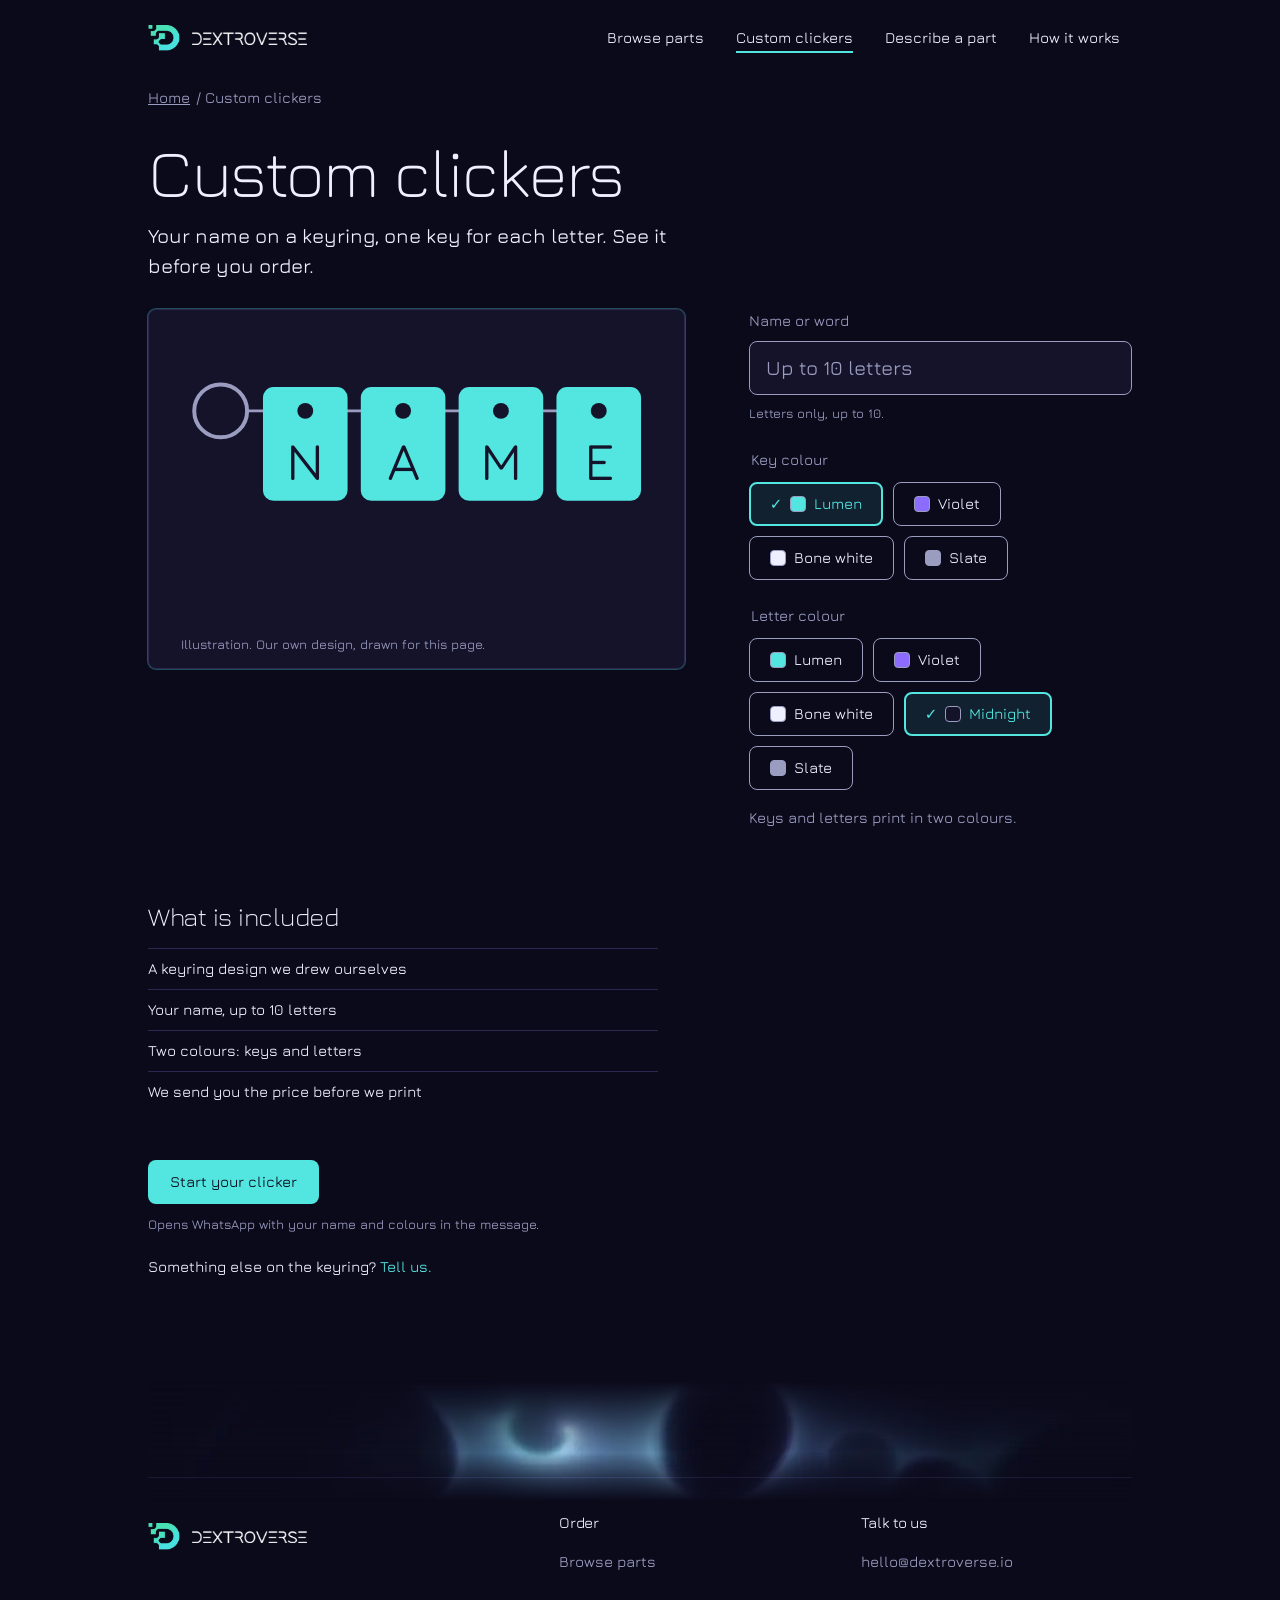
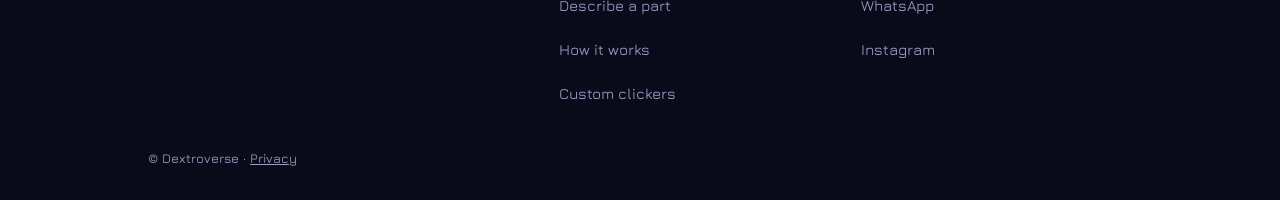
==== clickers/index.html @ 5bdf3c70 "site: the clickers page no longer promises a certificate, price line says we send it before we print" ====
<!doctype html>
<html lang="en">
<head>
<meta charset="utf-8">
<meta name="viewport" content="width=device-width, initial-scale=1">
<title>Custom clickers | Dextroverse</title>
<meta name="description" content="Your name on a keyring, one key for each letter. Type it, pick the colours and see it before you order.">
<link rel="canonical" href="https://dextroverse.io/clickers/">
<link rel="icon" type="image/png" href="/favicon.png">
<meta property="og:type" content="website">
<meta property="og:site_name" content="Dextroverse">
<meta property="og:url" content="https://dextroverse.io/clickers/">
<meta property="og:title" content="Custom clickers | Dextroverse">
<meta property="og:description" content="Your name on a keyring, one key for each letter. Type it, pick the colours and see it before you order.">
<meta property="og:image" content="https://dextroverse.io/logo.png">
<meta name="twitter:card" content="summary">
<meta name="twitter:title" content="Custom clickers | Dextroverse">
<meta name="twitter:description" content="Your name on a keyring, one key for each letter. Type it, pick the colours and see it before you order.">
<meta name="twitter:image" content="https://dextroverse.io/logo.png">
<link rel="preload" href="/fonts/jura-light.woff2" as="font" type="font/woff2" crossorigin>
<link rel="preload" href="/fonts/jura-medium.woff2" as="font" type="font/woff2" crossorigin>
<link rel="stylesheet" href="/style.css">
</head>
<body data-alive="ring"><a class="skip" href="#main">Skip to content</a>
<header class="top" id="top">
  <a class="brand" href="/" aria-label="Dextroverse home"><img src="/brand/mark.png" alt="" width="32" height="27"><img src="/brand/wordmark-white.png" alt="Dextroverse" width="115" height="13"></a>
  <button class="motion-btn" id="motion" data-alive-pause type="button" aria-pressed="false" hidden><span class="w">Pause</span><span class="ml"> motion</span></button>
  <button class="menu-btn" type="button" aria-expanded="false" aria-controls="nav">Menu</button>
  <nav id="nav" aria-label="Main" data-open="false">
    <a href="https://app.dextroverse.io/shop">Browse parts</a>
    <a href="/clickers/" data-nav="clickers">Custom clickers</a>
    <a href="https://app.dextroverse.io/start">Describe a part</a>
    <a href="/#how">How it works</a>
  </nav>
</header>
<button class="motion-chip" id="chip" type="button" hidden aria-label="Pause motion">Pause</button>
<main id="main" class="wrap clk">
<p class="crumb"><a href="/">Home</a> / Custom clickers</p>
<h1>Custom clickers</h1>
<p class="lead">Your name on a keyring, one key for each letter. See it before you order.</p>
<div class="ckw" data-clicker data-c="p">
  <figure class="ckstage" data-alive-part><svg class="ck" role="img" viewBox="0 0 356 124" aria-label="Illustration of a keyring"></svg><figcaption class="cap">Illustration. Our own design, drawn for this page.</figcaption></figure>
  <div class="ckc"><label for="nmp">Name or word</label><input id="nmp" data-c-name type="text" autocomplete="off" inputmode="text" placeholder="Up to 10 letters" aria-describedby="hintp"><p class="cap" id="hintp"><span data-c-msg role="alert"></span> Letters only, up to 10.</p>
  <fieldset><legend>Key colour</legend><div class="opts"><label><input type="radio" name="keyp" value="lumen" checked><span><i class="sw sw-lumen" aria-hidden="true"></i>Lumen</span></label><label><input type="radio" name="keyp" value="violet"><span><i class="sw sw-violet" aria-hidden="true"></i>Violet</span></label><label><input type="radio" name="keyp" value="bone"><span><i class="sw sw-bone" aria-hidden="true"></i>Bone white</span></label><label><input type="radio" name="keyp" value="slate"><span><i class="sw sw-slate" aria-hidden="true"></i>Slate</span></label></div></fieldset><fieldset><legend>Letter colour</legend><div class="opts"><label><input type="radio" name="letp" value="lumen"><span><i class="sw sw-lumen" aria-hidden="true"></i>Lumen</span></label><label><input type="radio" name="letp" value="violet"><span><i class="sw sw-violet" aria-hidden="true"></i>Violet</span></label><label><input type="radio" name="letp" value="bone"><span><i class="sw sw-bone" aria-hidden="true"></i>Bone white</span></label><label><input type="radio" name="letp" value="midnight" checked><span><i class="sw sw-midnight" aria-hidden="true"></i>Midnight</span></label><label><input type="radio" name="letp" value="slate"><span><i class="sw sw-slate" aria-hidden="true"></i>Slate</span></label></div></fieldset>
  <p class="two" data-c-two>Keys and letters print in two colours.</p><p class="sr" role="status" data-c-live></p></div></div>
<section class="incl" aria-labelledby="ih"><h2 id="ih">What is included</h2>
<ul><li>A keyring design we drew ourselves</li><li>Your name, up to 10 letters</li><li>Two colours: keys and letters</li><li>We send you the price before we print</li></ul>
</section>
<section class="cta"><a class="btn" href="https://wa.me/971504556912?text=Hello%2C%20I%20would%20like%20a%20custom%20clicker." data-wa-clicker>Start your clicker</a><p class="cap" id="cn">Opens WhatsApp with your name and colours in the message.</p>
<p class="other">Something else on the keyring? <a data-alive="link" href="mailto:hello@dextroverse.io">Tell us.</a></p></section>
</main>
<script src="/js/nav.js"></script><script src="/js/clicker.js"></script><script src="/js/alive.js" defer></script>
<footer class="foot">
  <div class="foot-band" aria-hidden="true"><div class="lat"><img src="/media/lat/gyroid-s2.webp" alt="" width="1280" height="720" loading="lazy"></div></div>
  <div class="foot-grid">
    <div><a class="brand" href="/"><img src="/brand/mark.png" alt="" width="32" height="27"><img src="/brand/wordmark-white.png" alt="Dextroverse" width="115" height="13"></a></div>
    <nav aria-label="Footer"><h2>Order</h2><a href="https://app.dextroverse.io/shop">Browse parts</a><a href="https://app.dextroverse.io/start">Describe a part</a><a href="/#how">How it works</a><a href="/clickers/">Custom clickers</a></nav>
    <nav aria-label="Contact"><h2>Talk to us</h2><a href="mailto:hello@dextroverse.io">hello@dextroverse.io</a><a href="https://wa.me/971504556912?text=Hello%2C%20I%20would%20like%20to%20ask%20about%20a%20part.">WhatsApp</a><a href="https://instagram.com/dextroverse3d">Instagram</a></nav>
  </div>
  <p class="legal">&copy; Dextroverse &middot; <a href="/privacy/">Privacy</a></p>
</footer>
<!-- Cloudflare Web Analytics --><script defer src='https://static.cloudflareinsights.com/beacon.min.js' data-cf-beacon='{"token": "39279fbf3c28419c92095501a5f7bce7"}'></script><!-- End Cloudflare Web Analytics -->
</body></html>
---- style.css ----
@font-face{font-family:Jura;font-weight:300;font-display:swap;src:url(/fonts/jura-light.woff2) format("woff2")}
@font-face{font-family:Jura;font-weight:500;font-display:swap;src:url(/fonts/jura-medium.woff2) format("woff2")}
:root{--bg:#0b0a1b;--text:#eef0ff;--accent:#53e6e0;--accent-2:#8b6cff;--ink:#0b0a1b;--panel:#14132a;--dim:#9a9cc0;--line:#2a2850;--tint:rgba(83,230,224,.10)}
*{box-sizing:border-box;margin:0}
html{-webkit-text-size-adjust:100%}
body{background:var(--bg);color:var(--text);font:500 15px/1.55 Jura,ui-sans-serif,system-ui,sans-serif;font-synthesis:none;-webkit-font-smoothing:antialiased}
img{display:block;max-width:100%;height:auto}
a{color:inherit}
:focus-visible{outline:2px solid var(--accent);outline-offset:3px;border-radius:4px}
.skip{position:absolute;left:-999px}.skip:focus{left:12px;top:12px;background:var(--accent);color:var(--ink);padding:8px 12px;z-index:99}
@media (prefers-reduced-motion:reduce){*,*::before,*::after{animation:none!important;transition:none!important;scroll-behavior:auto!important}}
/* alive.css - pairs with alive.js. Tokens fall back to the Midnight/Lumen brand. Without JS only
   the static parts apply (focus ring, link underline, lift, loader). Motion lives behind
   html.alive-on (set by JS, off for prefers-reduced-motion) and is cut by html.alive-paused. */
:root {
  --alive-accent: var(--accent, #53e6e0);
  --alive-accent-2: var(--accent-2, #8b6cff);
  --alive-ease: cubic-bezier(.2, .7, .2, 1);
}

/* (10) designed focus ring: 2px lumen, 13:1 on midnight; add data-alive="ring" to body or any region */
[data-alive~="ring"] :focus-visible, [data-alive~="ring"]:focus-visible {
  outline: 2px solid var(--alive-accent); outline-offset: 3px; border-radius: 4px;
  box-shadow: 0 0 0 5px color-mix(in srgb, var(--alive-accent) 22%, transparent);
}
[data-alive~="ring"] :focus:not(:focus-visible) { outline: 0; }

/* (4) links that draw their underline */
[data-alive~="link"] { position: relative; text-decoration: none; }
[data-alive~="link"]::after {
  content: ""; position: absolute; left: 0; right: 0; bottom: -.12em; height: 1px;
  background: currentColor; transform: scaleX(.0001); transform-origin: left;
}
[data-alive~="link"]:is(:hover, :focus-visible)::after { transform: scaleX(1); }
html.alive-on:not(.alive-paused) [data-alive~="link"]::after { transition: transform .45s var(--alive-ease); }
html.alive-on:not(.alive-paused) [data-alive~="link"]:not(:hover, :focus-visible)::after { transform-origin: right; }

/* (7) price / certificate lift */
[data-alive~="lift"] { position: relative; }
[data-alive~="lift"]::before {
  content: ""; position: absolute; inset: -1px; border-radius: inherit; pointer-events: none; opacity: 0;
  box-shadow: 0 14px 34px -14px color-mix(in srgb, var(--alive-accent) 55%, transparent), 0 0 0 1px color-mix(in srgb, var(--alive-accent) 35%, transparent);
}
html.alive-on:not(.alive-paused) [data-alive~="lift"] { transition: translate .5s var(--alive-ease); }
html.alive-on:not(.alive-paused) [data-alive~="lift"]::before { transition: opacity .5s var(--alive-ease); }
html.alive-on:not(.alive-paused) [data-alive~="lift"]:is(:hover, :focus-within) { translate: 0 -3px; }
[data-alive~="lift"]:is(:hover, :focus-within)::before { opacity: 1; }
html.alive-paused [data-alive~="lift"], html:not(.alive-on) [data-alive~="lift"] { transition: none; }

/* (2) magnetic button: JS sets translate, class .alive-near draws the glow edge */
[data-alive~="magnetic"] { position: relative; }
[data-alive~="magnetic"]::after {
  content: ""; position: absolute; inset: -1px; border-radius: inherit; pointer-events: none; opacity: 0;
  border: 1px solid var(--alive-accent); box-shadow: 0 0 22px -4px var(--alive-accent);
}
html.alive-on:not(.alive-paused) [data-alive~="magnetic"]::after { transition: opacity .35s var(--alive-ease); }
html.alive-on [data-alive~="magnetic"].alive-near::after { opacity: .75; }

/* (3) tilt card + sheen: the sheen layer clips itself, the card keeps overflow */
[data-alive~="tilt"] { position: relative; will-change: auto; }
.alive-sheen { position: absolute; inset: 0; overflow: hidden; border-radius: inherit; pointer-events: none; }
.alive-sheen > i {
  position: absolute; left: 0; top: 0; width: 420px; height: 420px; margin: -210px 0 0 -210px; opacity: 0;
  background: radial-gradient(closest-side, rgba(238, 240, 255, .10), rgba(83, 230, 224, .03) 55%, transparent);
}

/* (1) backdrop parallax + light follow. Make the media bigger than the frame with .alive-bleed. */
[data-alive~="backdrop"] { position: relative; overflow: hidden; }
.alive-bleed { position: absolute; inset: -4%; width: 108%; height: 108%; object-fit: cover; }
.alive-light {
  position: absolute; left: 0; top: 0; width: 640px; height: 640px; margin: -320px 0 0 -320px; opacity: 0; pointer-events: none; z-index: 0;
  background: radial-gradient(closest-side, color-mix(in srgb, var(--alive-accent) 15%, transparent), color-mix(in srgb, var(--alive-accent-2) 7%, transparent) 55%, transparent);
  mix-blend-mode: screen;
}

/* (5) hero cursor halo: extra ring, system cursor untouched */
.alive-halo {
  position: fixed; left: 0; top: 0; z-index: 60; width: 38px; height: 38px; margin: -19px 0 0 -19px; opacity: 0; pointer-events: none;
  border: 1px solid color-mix(in srgb, var(--alive-accent) 70%, transparent); border-radius: 50%;
  box-shadow: 0 0 12px -6px var(--alive-accent);
}

/* (6) shop card still layer: lattice shows through; JS drives it on touch */
[data-alive~="card"] { position: relative; }
[data-alive-still] { position: absolute; inset: 0; opacity: 0; pointer-events: none; }
html.alive-on:not(.alive-paused) [data-alive-still] { transition: opacity .6s var(--alive-ease); }
@media (hover: hover) {
  html.alive-on [data-alive~="card"]:is(:hover, :focus-within) [data-alive-still] { opacity: .55; }
}

/* (8) scroll reveal + (2-layer) depth: hidden state only exists while motion runs */
html.alive-on:not(.alive-paused) [data-alive~="reveal"]:not(.alive-in) { opacity: 0; translate: 0 14px; }
html.alive-on:not(.alive-paused) [data-alive~="reveal"] {
  transition: opacity .9s var(--alive-ease) var(--d, 0s), translate .9s var(--alive-ease) var(--d, 0s);
}
[data-alive~="depth"] [data-depth] { will-change: auto; }

/* (9) swap: stacked variants, one visible. Poster always there, video fades in once it plays. */
[data-alive~="swap"] { position: relative; overflow: hidden; }
[data-alive~="swap"] > [data-variant] { position: absolute; inset: 0; opacity: 0; pointer-events: none; }
[data-alive~="swap"] > [data-variant].alive-show { opacity: 1; }
html.alive-on:not(.alive-paused) [data-alive~="swap"] > [data-variant] { transition: opacity 1.1s var(--alive-ease); }
[data-variant] > video { position: absolute; inset: 0; width: 100%; height: 100%; object-fit: cover; opacity: 0; }
[data-variant].alive-ready > video { opacity: 1; transition: opacity .8s; }
[data-variant] > img { position: absolute; inset: 0; width: 100%; height: 100%; object-fit: cover; }

/* pause control: a real button, 44px target */
.alive-pause, [data-alive-pause] { min-width: 44px; min-height: 44px; }
.alive-pause {
  position: fixed; left: 12px; bottom: 12px; z-index: 70; padding: 0 14px; font: inherit; font-size: .8rem; cursor: pointer;
  color: var(--text, #eef0ff); background: var(--panel, #14132a); border: 1px solid var(--line, #2a2850); border-radius: 22px;
}
.alive-pause::before { content: "\2016"; margin-right: .6em; color: var(--alive-accent); }
.alive-pause[aria-pressed="true"]::before { content: "\25B8"; }
@media (prefers-reduced-motion: reduce) { .alive-pause[data-auto] { display: none; } }

/* (11) loading + empty state, CSS only. Three lattice nodes breathing; static when motion is off. */
.alive-loader { display: inline-flex; gap: 6px; align-items: center; height: 24px; }
.alive-loader > i { width: 7px; height: 7px; border-radius: 50%; background: var(--alive-accent); opacity: .5; }
@media (prefers-reduced-motion: no-preference) {
  html:not(.alive-paused) .alive-loader > i { animation: alive-breathe 1.4s ease-in-out infinite; }
  html:not(.alive-paused) .alive-loader > i:nth-child(2) { animation-delay: .18s; }
  html:not(.alive-paused) .alive-loader > i:nth-child(3) { animation-delay: .36s; }
  html:not(.alive-paused) .alive-empty > svg .alive-draw { animation: alive-draw 3.2s var(--alive-ease) infinite alternate; }
}
@keyframes alive-breathe { 0%, 100% { transform: scale(.7); opacity: .35; } 50% { transform: scale(1.25); opacity: 1; } }
@keyframes alive-draw { from { stroke-dashoffset: 1; } to { stroke-dashoffset: 0; } }
.alive-empty > svg .alive-draw { stroke-dasharray: 1; stroke-dashoffset: 0; }

/* clear zone: an aria-hidden overlay inside a backdrop container, centred on the part. The backdrop
   keeps about 1 - --alive-clear (default 32%) at the centre and fades to untouched at the edge.
   Tune: --cx / --cy (centre), --rx / --ry (radius), --alive-clear (0..1), --alive-bg (page colour). */
.alive-clearzone {
  position: absolute; inset: 0; z-index: 1; pointer-events: none;
  background: radial-gradient(ellipse var(--rx, 28%) var(--ry, 42%) at var(--cx, 50%) var(--cy, 50%),
    color-mix(in srgb, var(--alive-bg, #0b0a1b) calc(var(--alive-clear, .68) * 100%), transparent) 0%,
    color-mix(in srgb, var(--alive-bg, #0b0a1b) calc(var(--alive-clear, .68) * 100%), transparent) 45%,
    transparent 100%);
}

@font-face{font-family:"Jura Fallback";src:local("Arial");size-adjust:104%;ascent-override:96%;descent-override:24%;line-gap-override:0%}
:root{--gut:clamp(20px,5vw,48px);--maxw:1080px;--tint:color-mix(in srgb,var(--accent) 10%,transparent);--edge:var(--dim)}
body{font-family:Jura,"Jura Fallback",ui-sans-serif,system-ui,sans-serif;font-size:15px;line-height:1.6}
h1,h2,h3{font-weight:300;letter-spacing:-.01em;line-height:1.15;text-wrap:balance}
.wrap{max-width:var(--maxw);margin:0 auto;padding:0 var(--gut)}
.cap,.src{font-size:13px;color:var(--dim)}
.src{display:block}
.cap a{color:var(--accent)}
.top{display:flex;align-items:center;gap:28px;padding:14px var(--gut);max-width:var(--maxw);margin:0 auto;position:relative;z-index:5}
.brand{display:inline-flex;align-items:center;gap:12px;text-decoration:none;min-height:44px}
.top nav{display:flex;gap:8px;align-items:center;margin-left:auto}
.top nav a{text-decoration:none;color:var(--text);padding:12px 12px;min-height:44px;display:inline-flex;align-items:center}
.top nav a:hover{text-decoration:underline;text-decoration-color:var(--dim);text-underline-offset:8px}
.top nav a[aria-current]{color:var(--text);text-decoration:underline;text-decoration-color:var(--accent);text-underline-offset:8px;text-decoration-thickness:2px}
.menu-btn{display:none;background:var(--bg)!important;margin-left:auto;font:inherit;color:var(--text);background:none;border:1px solid var(--edge);border-radius:8px;padding:8px 18px;min-height:44px}
@media(max-width:860px){
 .menu-btn{display:block}
 .top nav{position:absolute;left:0;right:0;top:100%;background:var(--bg);border-bottom:1px solid var(--line);flex-direction:column;align-items:stretch;gap:0;padding:8px var(--gut) 20px;display:none;z-index:20;font-size:20px;font-weight:300}
 .top nav[data-open=true]{display:flex}
 .top nav a{padding:14px 0;border-bottom:1px solid var(--line);color:var(--text)}
}
.btn{font:inherit;font-weight:500;color:var(--ink);background:var(--accent);border:0;border-radius:8px;padding:10px 22px;text-decoration:none;display:inline-flex;align-items:center;justify-content:center;cursor:pointer;min-height:44px}
.pill{display:inline-flex;align-items:center;border:1px solid var(--accent);color:var(--accent);border-radius:8px;padding:10px 22px;text-decoration:none;min-height:44px}
.pill:hover{background:var(--tint)}
.links{display:flex;gap:14px;flex-wrap:wrap;margin-top:20px}
.hero{position:relative;overflow:hidden;margin-top:-72px;padding:clamp(140px,18vw,220px) 0 clamp(88px,12vw,160px);min-height:min(82vh,760px);display:flex;align-items:center;isolation:isolate}
.hero-in{width:100%}
.lat{position:absolute;inset:0;z-index:-1;overflow:hidden}
.lat img,.lat video{position:absolute;inset:0;width:100%;height:100%;object-fit:cover}
.lat video{opacity:0;transition:opacity .6s}
.lat.on video{opacity:1}
.hero .lat::after{content:"";position:absolute;inset:0;background:linear-gradient(90deg,color-mix(in srgb,var(--bg) 94%,transparent) 0%,color-mix(in srgb,var(--bg) 84%,transparent) 48%,transparent 76%),linear-gradient(180deg,color-mix(in srgb,var(--bg) 85%,transparent) 0%,transparent 26%,transparent 80%,var(--bg) 100%)}
.hero .lat img,.hero .lat video{filter:brightness(1.25)}
@media(max-width:860px){.hero .lat::after{background:linear-gradient(180deg,color-mix(in srgb,var(--bg) 80%,transparent) 0%,color-mix(in srgb,var(--bg) 62%,transparent) 55%,var(--bg) 100%)}}
@media (prefers-reduced-motion:reduce){.lat video{display:none}}
.hero-in{width:100%}
.hero h1{font-size:clamp(28px,4.5vw,48px);font-weight:500;max-width:14em}
.lead{font-size:20px;color:var(--text);max-width:28em;margin-top:18px;line-height:1.5}
.lat-box{position:relative;overflow:hidden;border:1px solid var(--line);border-radius:8px;aspect-ratio:16/9;background:var(--panel)}
.lat-box .lat{z-index:0}
.vtag{font-size:13px;color:var(--dim);margin-top:8px}
.motion-btn{font:inherit;color:var(--text);background:var(--bg);border:1px solid var(--edge);border-radius:8px;padding:8px 16px;min-height:44px;min-width:44px;cursor:pointer;margin-left:8px}
.motion-btn[hidden]{display:none}
.top .motion-btn{margin-left:auto}
.menu-btn{margin-left:8px!important}
@media(min-width:861px){.top nav{margin-left:0}.top .motion-btn{margin-left:8px}.top .brand{margin-right:auto}}

.talk,.cert{background:var(--panel);border:1px solid var(--line);border-radius:8px;padding:clamp(20px,3vw,32px)}
.talk dl,.cert dl{margin-top:22px;display:grid;grid-template-columns:auto 1fr;gap:10px 24px;border-top:1px solid var(--line);padding-top:18px}
.talk dt,.cert dt{color:var(--dim)}
.talk .price{font-size:26px;color:var(--accent)}
.cert{display:grid;grid-template-columns:minmax(0,1fr) minmax(0,.8fr);gap:24px;align-items:center}
.cert .tag{color:var(--dim);font-size:13px;margin-top:16px}
.cert img{border-radius:8px;width:100%}
.foot{padding:0 var(--gut) 32px;max-width:var(--maxw);margin:clamp(56px,8vw,112px) auto 0}
.foot-grid{border-top:1px solid var(--line);padding-top:36px;display:grid;grid-template-columns:1.4fr 1fr 1fr;gap:32px}
.foot h2{font-size:15px;font-weight:500;margin-bottom:8px}
.foot nav a{display:flex;align-items:center;min-height:44px;color:var(--dim);text-decoration:none}
.foot nav a:hover{color:var(--text)}
.legal{margin-top:32px;color:var(--dim);font-size:13px}
.crumb{padding:0 0 16px;color:var(--dim)}.crumb a{display:inline-flex;align-items:center;min-height:44px;min-width:44px}
fieldset{border:0;padding:0;margin:24px 0 0;min-width:0}
legend{color:var(--dim);margin-bottom:10px}
.opts{display:flex;gap:10px;flex-wrap:wrap}
.opts label{position:relative}
.opts input{position:absolute;opacity:0;inset:0;margin:0;width:100%;height:100%}
.opts span{display:inline-flex;align-items:center;border:1px solid var(--edge);border-radius:8px;padding:8px 20px;min-height:44px;cursor:pointer}
.opts input:checked+span{border-color:var(--accent);border-width:2px;padding:7px 19px;color:var(--accent);background:var(--tint)}
.opts input:checked+span::before{content:"\2713";margin-right:8px}
.opts input:focus-visible+span{outline:2px solid var(--accent);outline-offset:3px}
@media(max-width:860px){
 .row,.part,.cert{grid-template-columns:1fr}
 .steps{grid-template-columns:1fr 1fr}
 .teasers,.grid{grid-template-columns:1fr 1fr}
 .foot-grid{grid-template-columns:1fr 1fr}
 .part .hero-img{position:static}
 .hero{margin-top:-72px}
}
@media(max-width:480px){.foot-grid,.steps,.teasers,.grid{grid-template-columns:1fr}.ask{flex-direction:column;border-radius:8px;padding:8px;align-items:stretch}.ask input{padding:10px 14px}.lead{font-size:17px}}

.cert .lat-box{aspect-ratio:4/3}
.cert .why-cert{font-size:17px}
.foot{position:relative}
.foot-band{height:120px;position:relative;margin-bottom:-24px;max-width:none;-webkit-mask-image:linear-gradient(180deg,transparent,#000 60%,transparent);mask-image:linear-gradient(180deg,transparent,#000 60%,transparent)}
.foot-band .lat{z-index:0}
@media(max-width:860px){.part .hero-img img{aspect-ratio:auto;max-height:200px;object-fit:contain;margin:0 auto}.pagehead .lat{width:100%;opacity:.55}}
.motion-btn{white-space:nowrap}.motion-btn .ml{display:inline}@media(max-width:480px){.motion-btn .ml{display:none}.motion-btn{padding:8px 14px}}
.hero .lat .alive-bleed{inset:-4%;width:108%;height:108%}
h1{font-weight:500;line-height:1.1}

.hero-in{position:relative;z-index:2;display:grid;grid-template-columns:minmax(0,7fr) minmax(0,5fr);gap:clamp(24px,5vw,64px);align-items:center}
.hero .alive-clearzone{--cx:76%;--cy:50%;--rx:24%;--ry:46%}
.hero-part{margin:0;background:var(--panel);border:1px solid var(--line);border-radius:8px;overflow:hidden;position:relative;z-index:3}
.hero-part img{width:100%;aspect-ratio:4/3;object-fit:cover}
.hero-part .cap{padding:8px 16px 12px}
.nb{white-space:nowrap}
.cert-stage{display:grid;place-items:center;aspect-ratio:4/3}
.cert-stage .lat{-webkit-mask-image:radial-gradient(ellipse 48% 44% at 50% 50%,transparent 55%,#000 100%);mask-image:radial-gradient(ellipse 48% 44% at 50% 50%,transparent 55%,#000 100%);opacity:.5}
.cert .cert-stage .cp{position:relative;width:72%;border-radius:0;aspect-ratio:4/3;object-fit:contain}
.motion-chip{position:fixed;left:12px;bottom:12px;z-index:40;font:inherit;color:var(--text);background:var(--bg);border:1px solid var(--edge);border-radius:8px;min-height:44px;min-width:44px;padding:8px 16px;cursor:pointer}
.motion-chip[hidden]{display:none}
.nomotion .motion-chip{display:none}
@media(max-width:860px){.hero-in{grid-template-columns:1fr}.hero .alive-clearzone{--cx:50%;--cy:82%;--rx:40%;--ry:22%}.hero-part img{aspect-ratio:auto;max-height:200px;object-fit:contain}.hero-part{max-width:340px}}
.btn:disabled{opacity:.45;cursor:not-allowed}
.browse{margin-top:14px}.browse a{display:inline-flex;align-items:center;min-height:44px;color:var(--accent)}
.btn.ghost{background:transparent;color:var(--accent);border:1px solid var(--accent)}
.btn.ghost:disabled{opacity:.45}
@media(max-width:860px){.part .hero-img img{max-height:160px}.pagehead .lat{opacity:.3}.pagehead .lead{color:var(--text)}}

.ask2{display:grid;gap:10px;margin-top:28px;max-width:560px}
.lbrow{display:flex;justify-content:space-between;align-items:center;gap:12px}
.ex{color:var(--accent);border:1px solid var(--accent);border-radius:8px;padding:2px 10px;font-size:13px}.ex[hidden]{display:none}
.ask2 textarea{display:block;width:100%;resize:none;font:inherit;font-size:16px;line-height:1.5;background:var(--panel);border:1px solid var(--edge);border-radius:8px;color:var(--text);padding:12px 16px}
.ask2 textarea:focus{border-color:var(--accent);outline:2px solid var(--accent);outline-offset:3px}
.err{color:var(--text);border-left:2px solid var(--accent);padding-left:10px}
.askrow .btn{justify-self:start}
.rb{display:grid;grid-template-columns:minmax(0,4fr) minmax(0,7fr);gap:clamp(24px,5vw,64px);align-items:start;padding-top:clamp(56px,8vw,96px)}
.rb h2{font-size:26px}.rb .note{color:var(--dim);margin-top:14px;max-width:26em}
.spec{width:100%;border-collapse:collapse}.spec th,.spec td{padding:10px 0;border-bottom:1px solid var(--line);text-align:left;vertical-align:top;font-weight:300}
.spec th{width:38%;color:var(--dim);padding-right:14px}.spec .price-line{color:var(--text)}
.rb .talk .cap{margin-top:14px}.rbb{display:flex;gap:12px;flex-wrap:wrap;margin-top:22px}
.btn.ghost[aria-disabled=true]{opacity:.45;cursor:not-allowed}
.chw{position:relative;isolation:isolate;margin-top:clamp(56px,8vw,104px);padding:clamp(48px,7vw,88px) 0}
.chw>.lat{opacity:.55;-webkit-mask-image:linear-gradient(180deg,transparent,#000 22%,#000 78%,transparent);mask-image:linear-gradient(180deg,transparent,#000 22%,#000 78%,transparent)}
.chw>.lat::after{content:"";position:absolute;inset:0;background:color-mix(in srgb,var(--bg) 70%,transparent)}
.chain{display:grid;grid-template-columns:repeat(4,minmax(0,1fr));gap:20px;padding:0}
.chain li{list-style:none;background:color-mix(in srgb,var(--panel) 92%,transparent);border:1px solid var(--line);border-radius:8px;padding:20px}
.chain .n{color:var(--accent);font-size:13px}.chain h3{font-size:20px;margin-top:6px}.chain li>p:not(.n){color:var(--dim);margin-top:6px}
.mini{margin-top:16px;border-top:1px solid var(--line);padding-top:12px;font-size:14px}.mini b{font-weight:300;display:block}
.mini .r{display:flex;justify-content:space-between;gap:12px;padding:3px 0}.mini .r span{color:var(--dim)}.mini .r b{text-align:right}
.wm{display:grid;grid-template-columns:minmax(0,4fr) minmax(0,7fr);gap:clamp(24px,5vw,64px);align-items:center;padding-top:clamp(56px,8vw,96px)}
.wm h2{font-size:26px}.wm .note{color:var(--dim);margin-top:14px}
.claims{display:grid;grid-template-columns:repeat(3,minmax(0,1fr));gap:32px;padding-top:clamp(56px,8vw,96px);align-items:start}
.claims h2{font-size:20px;line-height:1.35}.claims .cap{margin-top:14px}
.claims .cert{grid-template-columns:1fr;margin-top:20px;padding:20px}.claims .cert .cert-stage{max-width:260px;margin:0 auto}
.route{padding:0;margin-top:20px}.route li{list-style:none;border:1px solid var(--line);border-radius:8px;padding:10px 16px;margin-bottom:8px;background:var(--panel)}
.find{display:flex;gap:24px;flex-wrap:wrap;align-items:center;justify-content:space-between;padding-top:clamp(48px,7vw,88px)}
.find form{display:flex;gap:10px;flex:1;min-width:260px;max-width:520px}
.find input{flex:1;min-width:0;font:inherit;font-size:16px;background:var(--panel);color:var(--text);border:1px solid var(--edge);border-radius:8px;padding:10px 16px;min-height:44px}
.find input:focus{border-color:var(--accent);outline:2px solid var(--accent);outline-offset:3px}
.tl{color:var(--accent);display:inline-flex;align-items:center;min-height:44px}
@media(max-width:1000px){.chain{grid-template-columns:1fr 1fr}.claims{grid-template-columns:1fr}}
@media(max-width:860px){.rb,.wm{grid-template-columns:1fr}.find form{max-width:none}}
@media(max-width:560px){.chain{grid-template-columns:1fr}.find form{flex-direction:column}}
.hero h1{font-weight:300;font-size:clamp(40px,6.4vw,84px);line-height:1.04;max-width:9em;letter-spacing:-.02em}
.hero .lead{font-size:20px}
.hero{min-height:min(88vh,820px)}
.hero-in{grid-template-columns:minmax(0,7fr) minmax(0,5fr)}
.chw{padding:clamp(40px,5vw,64px) 0}
@media(max-width:860px){.hero-in{grid-template-columns:1fr}.hero h1{font-size:clamp(36px,11vw,52px)}.hero-part .cap{padding:8px 16px 12px}.hero-part img{max-height:160px}}

.hero-part{background:var(--panel)}
.hero h1{font-size:clamp(40px,5.4vw,68px)}
.hero-in{grid-template-columns:minmax(0,6fr) minmax(0,6fr)}
.hero-part{box-shadow:0 0 0 1px color-mix(in srgb,var(--accent) 30%,transparent)}
.hero .lead{color:var(--text);text-shadow:0 0 14px var(--bg),0 0 28px var(--bg)}
@media(max-width:860px){
 .hero-in{display:flex;flex-direction:column;gap:16px;align-items:stretch}
 .hero-copy{display:contents}
 .hero h1{order:1}.hero-part{order:2;max-width:none}.hero .lead{order:3;margin-top:0}.hero .ask2{order:4;margin-top:0}.hero .browse{order:5}
 .hero-part img{max-height:210px}
}

.src[hidden]{display:none}

.ckw{display:grid;grid-template-columns:minmax(0,7fr) minmax(0,5fr);gap:clamp(24px,5vw,64px);align-items:start;margin-top:28px}
.ckstage{margin:0;background:var(--panel);border:1px solid var(--line);border-radius:8px;box-shadow:0 0 0 1px color-mix(in srgb,var(--accent) 30%,transparent);padding:clamp(20px,4vw,48px) clamp(16px,3vw,32px) 0;overflow:hidden}
.ckstage svg{width:100%;height:auto;max-height:260px;transition:opacity .2s}
.ckstage .cap{padding:12px 0 14px}
.ckc label[for]{display:block;color:var(--dim);margin-bottom:8px}
.ckc input[type=text]{width:100%;font:inherit;font-size:20px;background:var(--panel);color:var(--text);border:1px solid var(--edge);border-radius:8px;padding:10px 16px;min-height:44px}
.ckc input[type=text]:focus{border-color:var(--accent);outline:2px solid var(--accent);outline-offset:3px}
.ckc .cap{margin-top:8px}
.sw{display:inline-block;width:16px;height:16px;border-radius:4px;border:1px solid var(--dim);margin-right:8px;vertical-align:-3px}
.sw-lumen{background:#53e6e0}.sw-violet{background:#8b6cff}.sw-bone{background:#eef0ff}.sw-slate{background:#9a9cc0}
.sr{position:absolute;left:-999px}
.clk h1{font-weight:300;font-size:clamp(40px,5.4vw,68px);line-height:1.05;letter-spacing:-.02em}
.clk .lead{margin-top:14px}
.two{margin-top:20px;color:var(--dim)}.two[hidden]{display:none}
.incl{margin-top:clamp(40px,6vw,72px)}.incl h2{font-size:26px}.incl ul{margin:16px 0 0;padding:0;display:grid;gap:8px;max-width:34em}.incl li{list-style:none;border-top:1px solid var(--line);padding-top:8px}
.cta{margin-top:clamp(32px,5vw,56px)}.cta .cap{margin-top:10px;max-width:34em}.cta .btn[aria-disabled]{cursor:not-allowed}.other{margin-top:20px}.other a{color:var(--accent)}
.ckhome{display:grid;grid-template-columns:minmax(0,4fr) minmax(0,7fr);gap:clamp(24px,5vw,64px);align-items:center;padding-top:clamp(56px,8vw,96px)}
.ckhome h2{font-size:26px}.ckhome .note{color:var(--dim);margin-top:14px;max-width:26em}.ckhome .ckw{grid-template-columns:1fr;margin-top:0}
@media(max-width:860px){.ckw,.ckhome{grid-template-columns:1fr}}
@media(min-width:861px){.clk .ckstage{min-height:360px;display:flex;flex-direction:column;justify-content:center}.clk .ckstage .cap{margin-top:auto}}

.sw-midnight{background:#14132a}
.two[hidden]{display:none}.ckc .two{margin-top:16px}
.ckc input[type=text]::placeholder{color:var(--dim);opacity:1}
@media(max-width:860px){.motion-chip{left:auto;right:12px}body{padding-bottom:64px}}
@media(max-width:860px){.top{position:sticky;top:0;background:var(--bg);z-index:30;max-width:none}.hero{margin-top:0;padding-top:clamp(28px,8vw,56px)}.motion-chip{display:none!important}body{padding-bottom:0}}

/* shipped page: example label, text links in readback */
.xl{color:var(--accent);border:1px solid var(--accent);border-radius:8px;padding:2px 10px;font-size:13px;white-space:nowrap}
.exq{display:block;margin:0;background:var(--panel);border:1px solid var(--edge);border-radius:8px;padding:12px 16px;font-size:16px;line-height:1.5;font-weight:300;quotes:none}
.hero .ask2 .askrow{display:flex;gap:18px;flex-wrap:wrap;align-items:center}
.rb .tl{margin-top:14px}
.foot nav a.ext{display:flex}
.legal a{color:var(--dim)}
.legal a:hover{color:var(--text)}
.d1{--d:.08s}.d2{--d:.16s}.d3{--d:.24s}
.spec caption{text-align:left;padding-bottom:6px}
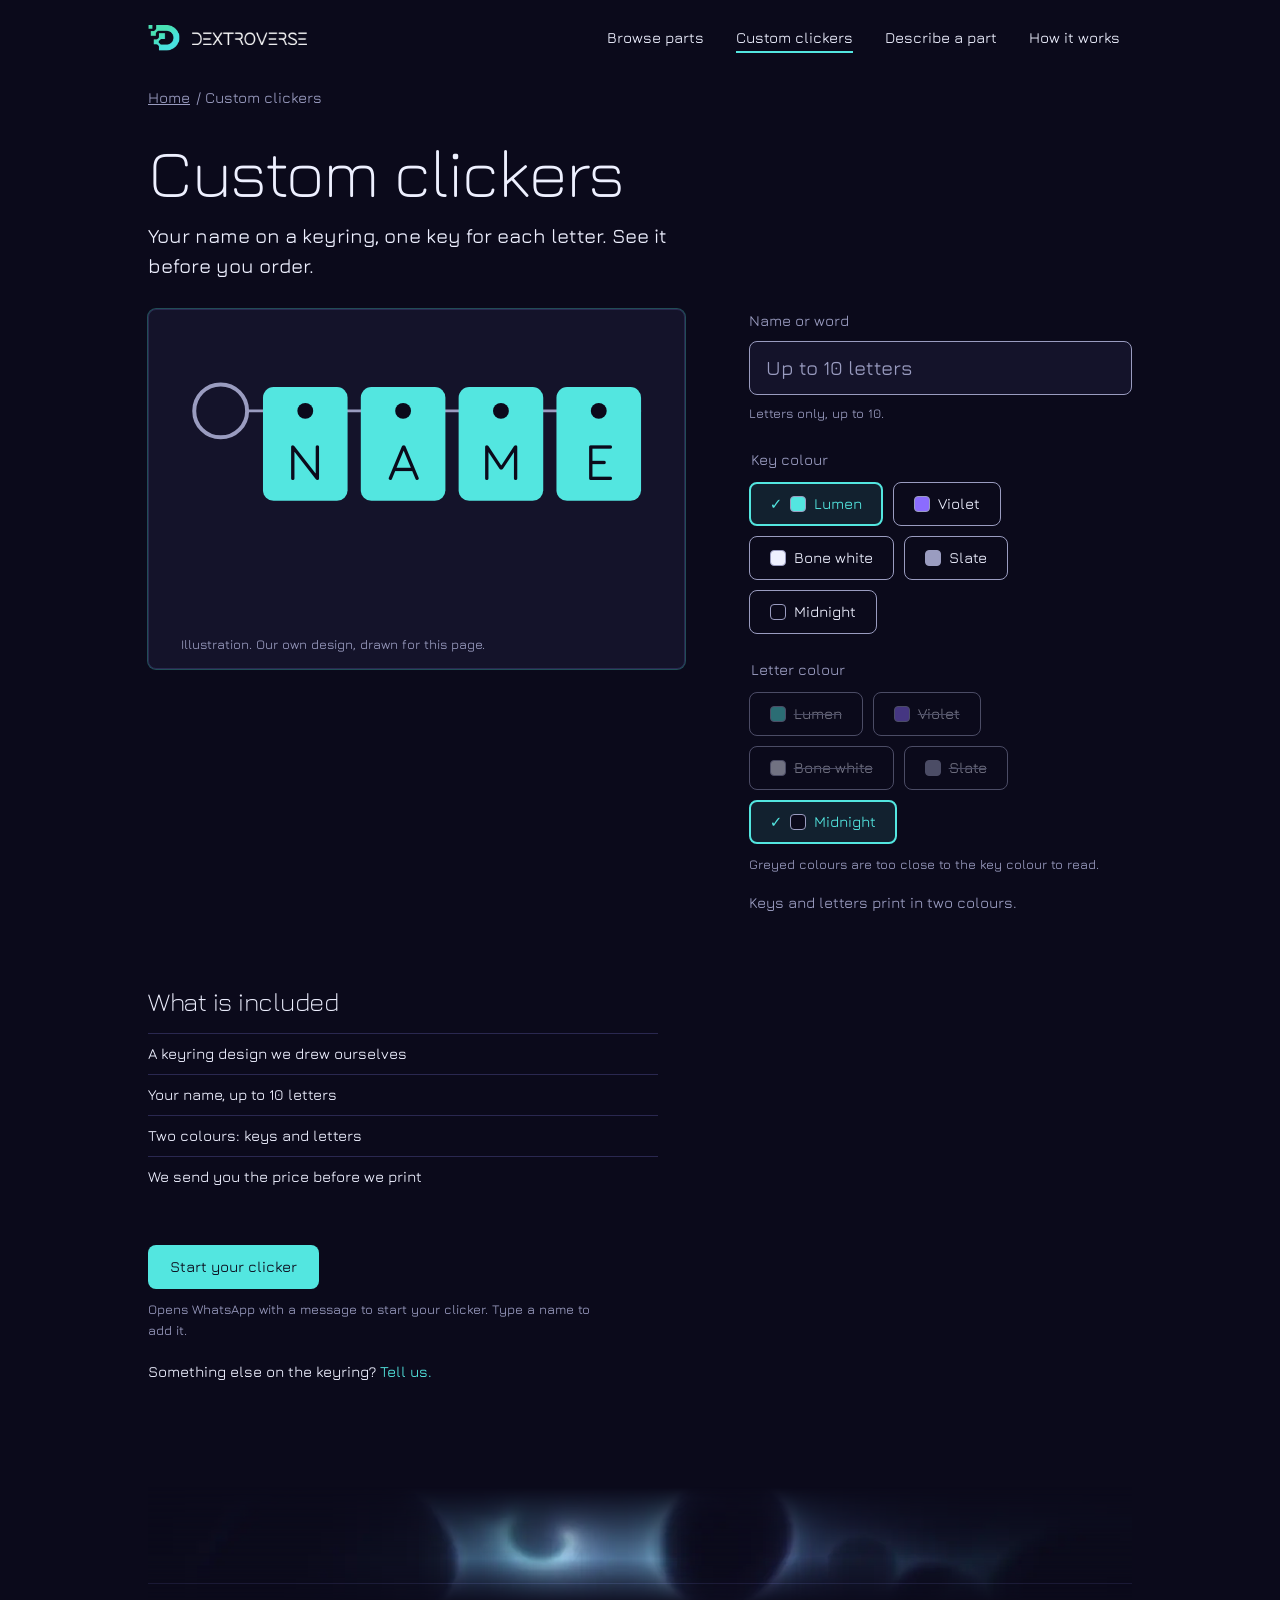
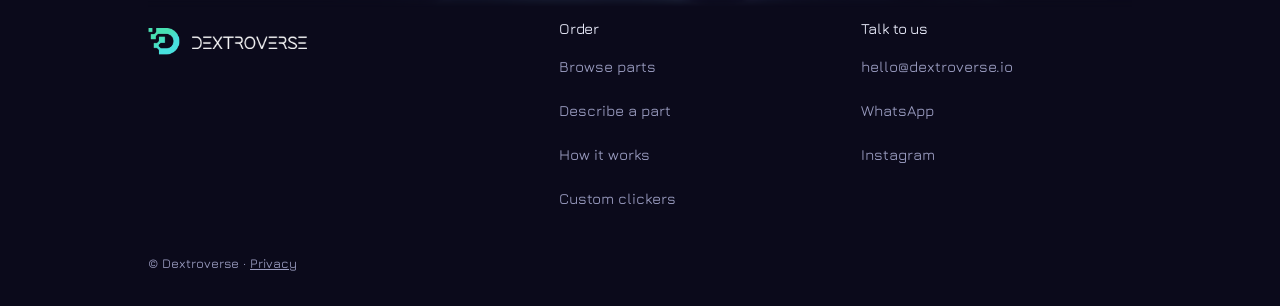
==== commit d1638d03: "site: the clicker letter colour picker changes the letters, unreadable pairs are greyed with a reaso" ====
--- a/clickers/index.html
+++ b/clickers/index.html
@@ -41,12 +41,12 @@
 <div class="ckw" data-clicker data-c="p">
   <figure class="ckstage" data-alive-part><svg class="ck" role="img" viewBox="0 0 356 124" aria-label="Illustration of a keyring"></svg><figcaption class="cap">Illustration. Our own design, drawn for this page.</figcaption></figure>
   <div class="ckc"><label for="nmp">Name or word</label><input id="nmp" data-c-name type="text" autocomplete="off" inputmode="text" placeholder="Up to 10 letters" aria-describedby="hintp"><p class="cap" id="hintp"><span data-c-msg role="alert"></span> Letters only, up to 10.</p>
-  <fieldset><legend>Key colour</legend><div class="opts"><label><input type="radio" name="keyp" value="lumen" checked><span><i class="sw sw-lumen" aria-hidden="true"></i>Lumen</span></label><label><input type="radio" name="keyp" value="violet"><span><i class="sw sw-violet" aria-hidden="true"></i>Violet</span></label><label><input type="radio" name="keyp" value="bone"><span><i class="sw sw-bone" aria-hidden="true"></i>Bone white</span></label><label><input type="radio" name="keyp" value="slate"><span><i class="sw sw-slate" aria-hidden="true"></i>Slate</span></label></div></fieldset><fieldset><legend>Letter colour</legend><div class="opts"><label><input type="radio" name="letp" value="lumen"><span><i class="sw sw-lumen" aria-hidden="true"></i>Lumen</span></label><label><input type="radio" name="letp" value="violet"><span><i class="sw sw-violet" aria-hidden="true"></i>Violet</span></label><label><input type="radio" name="letp" value="bone"><span><i class="sw sw-bone" aria-hidden="true"></i>Bone white</span></label><label><input type="radio" name="letp" value="midnight" checked><span><i class="sw sw-midnight" aria-hidden="true"></i>Midnight</span></label><label><input type="radio" name="letp" value="slate"><span><i class="sw sw-slate" aria-hidden="true"></i>Slate</span></label></div></fieldset>
+  <fieldset><legend>Key colour</legend><div class="opts"><label><input type="radio" name="keyp" value="lumen" checked><span><i class="sw sw-lumen" aria-hidden="true"></i>Lumen</span></label><label><input type="radio" name="keyp" value="violet"><span><i class="sw sw-violet" aria-hidden="true"></i>Violet</span></label><label><input type="radio" name="keyp" value="bone"><span><i class="sw sw-bone" aria-hidden="true"></i>Bone white</span></label><label><input type="radio" name="keyp" value="slate"><span><i class="sw sw-slate" aria-hidden="true"></i>Slate</span></label><label><input type="radio" name="keyp" value="midnight"><span><i class="sw sw-midnight" aria-hidden="true"></i>Midnight</span></label></div></fieldset><fieldset aria-describedby="lnote"><legend>Letter colour</legend><div class="opts"><label><input type="radio" name="letp" value="lumen"><span><i class="sw sw-lumen" aria-hidden="true"></i>Lumen</span></label><label><input type="radio" name="letp" value="violet"><span><i class="sw sw-violet" aria-hidden="true"></i>Violet</span></label><label><input type="radio" name="letp" value="bone"><span><i class="sw sw-bone" aria-hidden="true"></i>Bone white</span></label><label><input type="radio" name="letp" value="slate"><span><i class="sw sw-slate" aria-hidden="true"></i>Slate</span></label><label><input type="radio" name="letp" value="midnight" checked><span><i class="sw sw-midnight" aria-hidden="true"></i>Midnight</span></label></div><p class="cap" id="lnote" data-c-lnote role="status"></p></fieldset>
   <p class="two" data-c-two>Keys and letters print in two colours.</p><p class="sr" role="status" data-c-live></p></div></div>
 <section class="incl" aria-labelledby="ih"><h2 id="ih">What is included</h2>
 <ul><li>A keyring design we drew ourselves</li><li>Your name, up to 10 letters</li><li>Two colours: keys and letters</li><li>We send you the price before we print</li></ul>
 </section>
-<section class="cta"><a class="btn" href="https://wa.me/971504556912?text=Hello%2C%20I%20would%20like%20a%20custom%20clicker." data-wa-clicker>Start your clicker</a><p class="cap" id="cn">Opens WhatsApp with your name and colours in the message.</p>
+<section class="cta"><a class="btn" href="https://wa.me/971504556912?text=Hello%2C%20I%20would%20like%20a%20custom%20clicker." data-wa-clicker>Start your clicker</a><p class="cap" id="cn" data-wa-note>Opens WhatsApp with a message to start your clicker. Type a name to add it.</p>
 <p class="other">Something else on the keyring? <a data-alive="link" href="mailto:hello@dextroverse.io">Tell us.</a></p></section>
 </main>
 <script src="/js/nav.js"></script><script src="/js/clicker.js"></script><script src="/js/alive.js" defer></script>
--- a/style.css
+++ b/style.css
@@ -324,7 +324,7 @@
 @media(max-width:860px){.ckw,.ckhome{grid-template-columns:1fr}}
 @media(min-width:861px){.clk .ckstage{min-height:360px;display:flex;flex-direction:column;justify-content:center}.clk .ckstage .cap{margin-top:auto}}
 
-.sw-midnight{background:#14132a}
+.sw-midnight{background:#0b0a1b}
 .two[hidden]{display:none}.ckc .two{margin-top:16px}
 .ckc input[type=text]::placeholder{color:var(--dim);opacity:1}
 @media(max-width:860px){.motion-chip{left:auto;right:12px}body{padding-bottom:64px}}
@@ -340,3 +340,7 @@
 .legal a:hover{color:var(--text)}
 .d1{--d:.08s}.d2{--d:.16s}.d3{--d:.24s}
 .spec caption{text-align:left;padding-bottom:6px}
+
+/* letter colour picker: unavailable options stay visible, greyed, and explain themselves */
+.opts input[aria-disabled=true]+span{opacity:.45;cursor:not-allowed;text-decoration:line-through;text-decoration-color:var(--dim)}
+.ckc fieldset .cap{margin-top:10px}
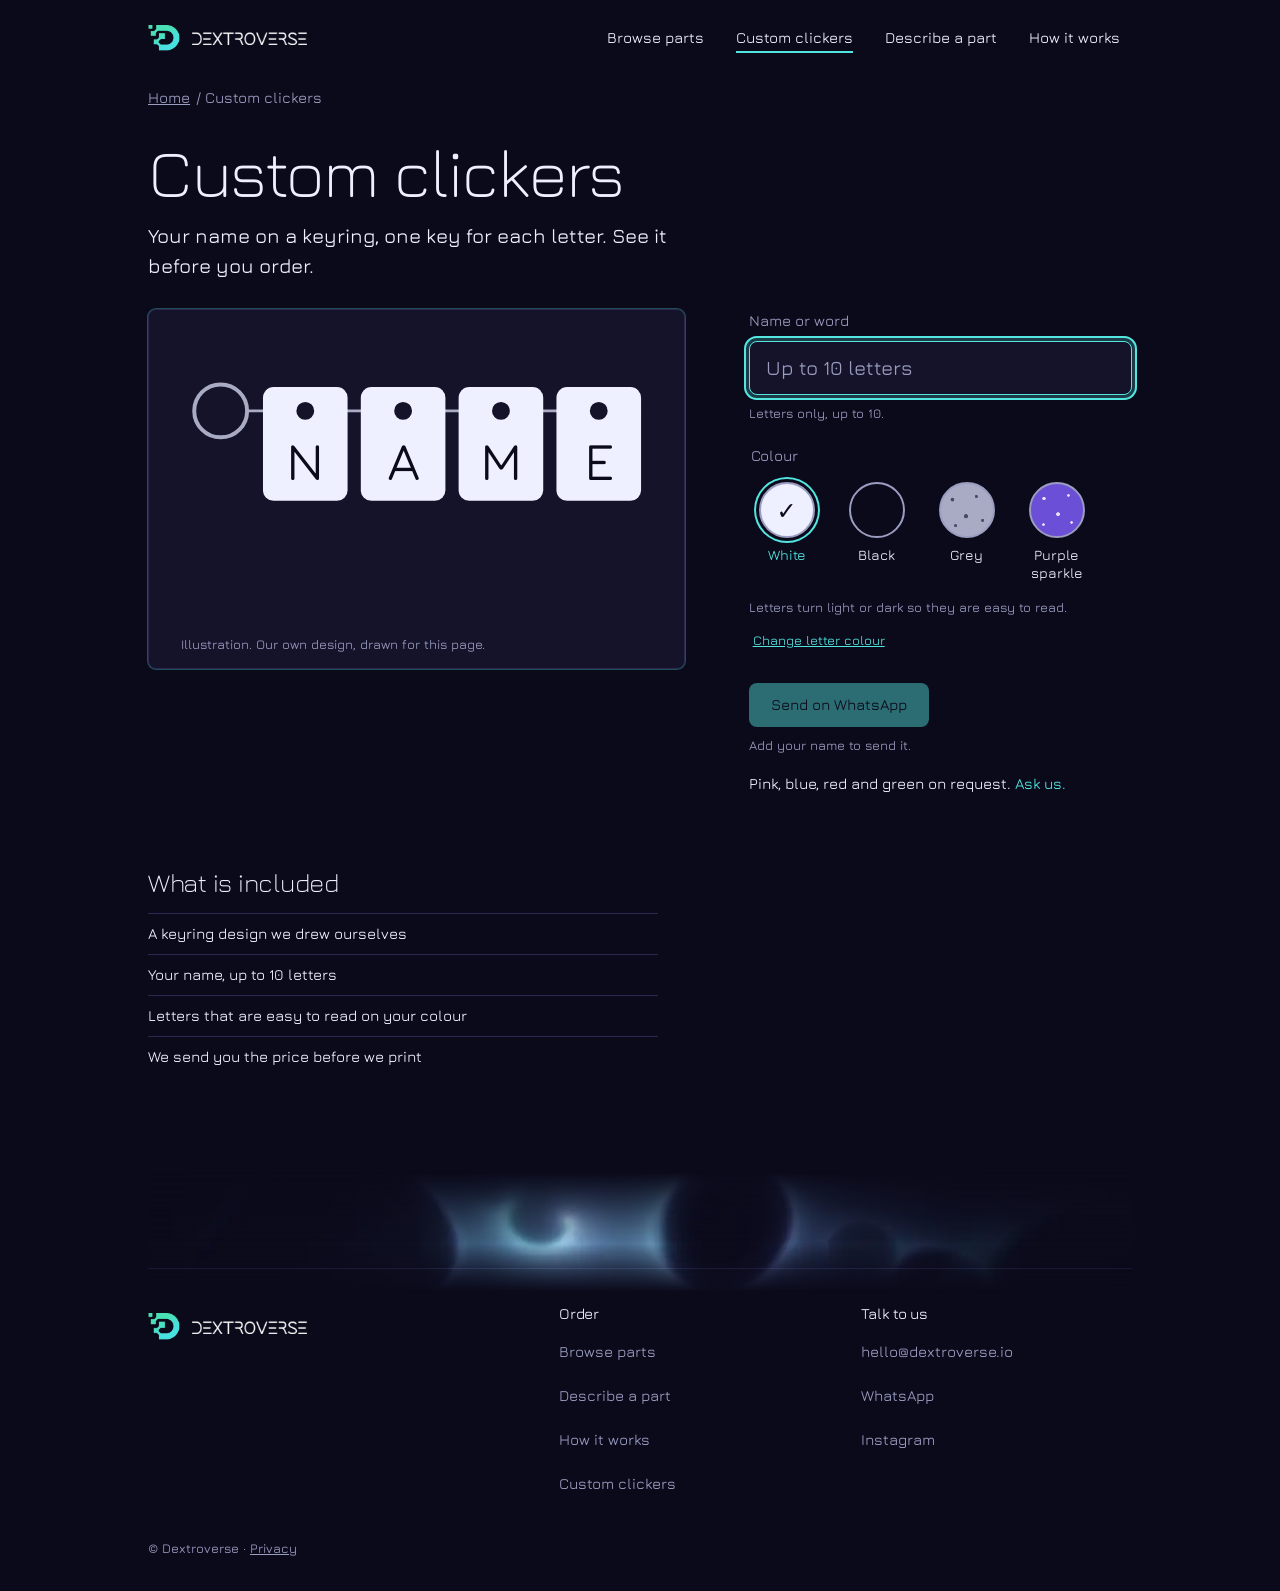
==== commit d8d64c18: "site: clicker colours are four simple choices and the letters pick themselves Co-Authored-By: Claude" ====
--- a/clickers/index.html
+++ b/clickers/index.html
@@ -40,14 +40,16 @@
 <p class="lead">Your name on a keyring, one key for each letter. See it before you order.</p>
 <div class="ckw" data-clicker data-c="p">
   <figure class="ckstage" data-alive-part><svg class="ck" role="img" viewBox="0 0 356 124" aria-label="Illustration of a keyring"></svg><figcaption class="cap">Illustration. Our own design, drawn for this page.</figcaption></figure>
-  <div class="ckc"><label for="nmp">Name or word</label><input id="nmp" data-c-name type="text" autocomplete="off" inputmode="text" placeholder="Up to 10 letters" aria-describedby="hintp"><p class="cap" id="hintp"><span data-c-msg role="alert"></span> Letters only, up to 10.</p>
-  <fieldset><legend>Key colour</legend><div class="opts"><label><input type="radio" name="keyp" value="lumen" checked><span><i class="sw sw-lumen" aria-hidden="true"></i>Lumen</span></label><label><input type="radio" name="keyp" value="violet"><span><i class="sw sw-violet" aria-hidden="true"></i>Violet</span></label><label><input type="radio" name="keyp" value="bone"><span><i class="sw sw-bone" aria-hidden="true"></i>Bone white</span></label><label><input type="radio" name="keyp" value="slate"><span><i class="sw sw-slate" aria-hidden="true"></i>Slate</span></label><label><input type="radio" name="keyp" value="midnight"><span><i class="sw sw-midnight" aria-hidden="true"></i>Midnight</span></label></div></fieldset><fieldset aria-describedby="lnote"><legend>Letter colour</legend><div class="opts"><label><input type="radio" name="letp" value="lumen"><span><i class="sw sw-lumen" aria-hidden="true"></i>Lumen</span></label><label><input type="radio" name="letp" value="violet"><span><i class="sw sw-violet" aria-hidden="true"></i>Violet</span></label><label><input type="radio" name="letp" value="bone"><span><i class="sw sw-bone" aria-hidden="true"></i>Bone white</span></label><label><input type="radio" name="letp" value="slate"><span><i class="sw sw-slate" aria-hidden="true"></i>Slate</span></label><label><input type="radio" name="letp" value="midnight" checked><span><i class="sw sw-midnight" aria-hidden="true"></i>Midnight</span></label></div><p class="cap" id="lnote" data-c-lnote role="status"></p></fieldset>
-  <p class="two" data-c-two>Keys and letters print in two colours.</p><p class="sr" role="status" data-c-live></p></div></div>
+  <div class="ckc"><label for="nmp">Name or word</label><input id="nmp" data-c-name type="text" autocomplete="off" inputmode="text" placeholder="Up to 10 letters" aria-describedby="hintp" autofocus><p class="cap" id="hintp"><span data-c-msg role="alert"></span> Letters only, up to 10.</p>
+  <fieldset><legend>Colour</legend><div class="sws"><label class="swl"><input type="radio" name="keyp" value="white" checked><span class="b sw-white" aria-hidden="true"></span><span class="nm">White</span></label><label class="swl"><input type="radio" name="keyp" value="black"><span class="b sw-black" aria-hidden="true"></span><span class="nm">Black</span></label><label class="swl"><input type="radio" name="keyp" value="grey"><span class="b sw-grey" aria-hidden="true"></span><span class="nm">Grey</span></label><label class="swl"><input type="radio" name="keyp" value="purple"><span class="b sw-purple" aria-hidden="true"></span><span class="nm">Purple sparkle</span></label></div><p class="cap" data-c-special hidden>Special colour: we confirm it with you.</p></fieldset>
+  <p class="cap lt">Letters turn light or dark so they are easy to read. <button class="lk" type="button" data-c-lbtn aria-expanded="false" aria-controls="lopts" hidden>Change letter colour</button></p>
+  <div class="opts lopts" id="lopts" role="radiogroup" aria-label="Letter colour" data-c-lopts hidden></div>
+  <p class="sr" role="status" data-c-live></p>
+  <a class="btn go" href="#" data-wa-clicker aria-disabled="true">Send on WhatsApp</a><p class="cap" id="cn" data-wa-note>Add your name to send it.</p>
+  <p class="other">Pink, blue, red and green on request. <a data-alive="link" href="https://wa.me/971504556912?text=Hello%2C%20I%20would%20like%20a%20custom%20clicker%20in%20another%20colour.">Ask us.</a></p></div></div>
 <section class="incl" aria-labelledby="ih"><h2 id="ih">What is included</h2>
-<ul><li>A keyring design we drew ourselves</li><li>Your name, up to 10 letters</li><li>Two colours: keys and letters</li><li>We send you the price before we print</li></ul>
+<ul><li>A keyring design we drew ourselves</li><li>Your name, up to 10 letters</li><li>Letters that are easy to read on your colour</li><li>We send you the price before we print</li></ul>
 </section>
-<section class="cta"><a class="btn" href="https://wa.me/971504556912?text=Hello%2C%20I%20would%20like%20a%20custom%20clicker." data-wa-clicker>Start your clicker</a><p class="cap" id="cn" data-wa-note>Opens WhatsApp with a message to start your clicker. Type a name to add it.</p>
-<p class="other">Something else on the keyring? <a data-alive="link" href="mailto:hello@dextroverse.io">Tell us.</a></p></section>
 </main>
 <script src="/js/nav.js"></script><script src="/js/clicker.js"></script><script src="/js/alive.js" defer></script>
 <footer class="foot">
--- a/style.css
+++ b/style.css
@@ -324,7 +324,7 @@
 @media(max-width:860px){.ckw,.ckhome{grid-template-columns:1fr}}
 @media(min-width:861px){.clk .ckstage{min-height:360px;display:flex;flex-direction:column;justify-content:center}.clk .ckstage .cap{margin-top:auto}}
 
-.sw-midnight{background:#0b0a1b}
+.sw-midnight{background:#14132a}
 .two[hidden]{display:none}.ckc .two{margin-top:16px}
 .ckc input[type=text]::placeholder{color:var(--dim);opacity:1}
 @media(max-width:860px){.motion-chip{left:auto;right:12px}body{padding-bottom:64px}}
@@ -341,6 +341,26 @@
 .d1{--d:.08s}.d2{--d:.16s}.d3{--d:.24s}
 .spec caption{text-align:left;padding-bottom:6px}
 
-/* letter colour picker: unavailable options stay visible, greyed, and explain themselves */
-.opts input[aria-disabled=true]+span{opacity:.45;cursor:not-allowed;text-decoration:line-through;text-decoration-color:var(--dim)}
-.ckc fieldset .cap{margin-top:10px}
+/* simple colours: four round swatches, letters pick themselves */
+.sws{display:flex;gap:10px 14px;flex-wrap:wrap;margin-top:4px}
+.swl{position:relative;display:flex;flex-direction:column;align-items:center;gap:8px;width:76px;text-align:center}
+.swl input{position:absolute;inset:0;width:100%;height:100%;margin:0;opacity:0;cursor:pointer}
+.swl .b{display:block;position:relative;width:56px;height:56px;border-radius:50%;border:2px solid var(--edge)}
+.swl .nm{font-size:14px;line-height:1.25}
+.swl input:checked+.b{box-shadow:0 0 0 3px var(--bg),0 0 0 5px var(--accent)}
+.swl input:checked+.b::after{content:"\2713";position:absolute;inset:0;display:grid;place-items:center;font-size:24px;color:#0b0a1b}
+.swl input:checked+.sw-black::after,.swl input:checked+.sw-purple::after{color:#fff}
+.swl input:checked~.nm{color:var(--accent)}
+.swl input:focus-visible+.b{outline:2px solid var(--accent);outline-offset:6px}
+.swl .sw-white{background:#eef0ff}
+.swl .sw-black{background:#0b0a1b}
+.swl .sw-grey{background:radial-gradient(circle at 22% 30%,#4b4d66 0 1.6px,transparent 2.2px),radial-gradient(circle at 68% 24%,#4b4d66 0 1.2px,transparent 1.8px),radial-gradient(circle at 48% 62%,#4b4d66 0 1.8px,transparent 2.4px),radial-gradient(circle at 80% 70%,#4b4d66 0 1.2px,transparent 1.8px),radial-gradient(circle at 28% 80%,#4b4d66 0 1.2px,transparent 1.8px),#a9abc4}
+.swl .sw-purple{background:radial-gradient(circle at 25% 28%,#e7defe 0 1.4px,transparent 2px),radial-gradient(circle at 72% 22%,#e7defe 0 1px,transparent 1.6px),radial-gradient(circle at 52% 58%,#e7defe 0 1.6px,transparent 2.2px),radial-gradient(circle at 78% 74%,#e7defe 0 1px,transparent 1.6px),radial-gradient(circle at 24% 78%,#e7defe 0 1px,transparent 1.6px),#6b4fd6}
+.ckc fieldset{margin-top:20px}
+.ckc .lt{margin-top:16px}
+.lk{font:inherit;font-size:13px;color:var(--accent);background:none;border:0;padding:12px 4px;min-height:44px;text-decoration:underline;cursor:pointer}
+.lopts{margin-top:4px}
+.lopts[hidden],.lk[hidden]{display:none}
+.ckc .go{margin-top:20px}
+.ckc .btn[aria-disabled=true]{opacity:.45;cursor:not-allowed}
+.ckc .other{margin-top:16px}.ckc .other a{color:var(--accent)}
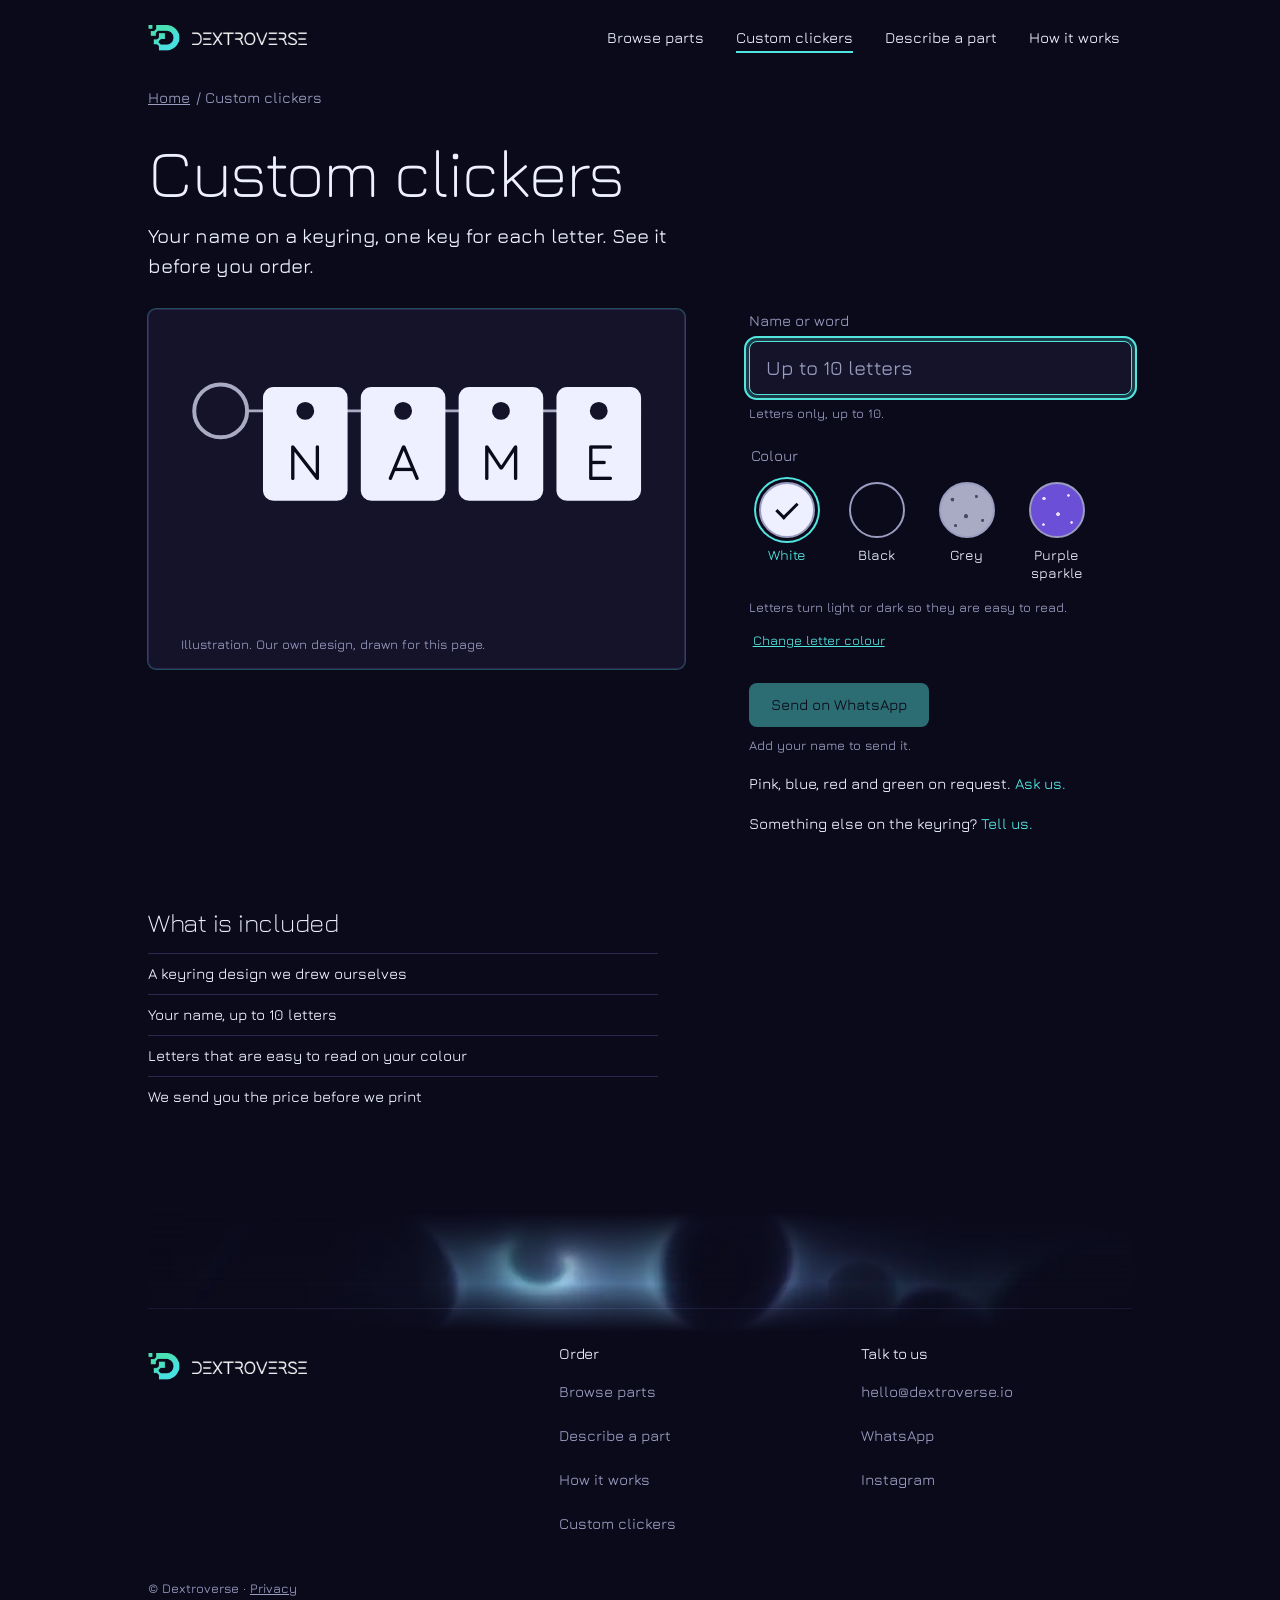
==== commit 226b79ce: "site: clicker list dots show, ticks stay out of names, send button stays focusable with its reason, " ====
--- a/clickers/index.html
+++ b/clickers/index.html
@@ -45,8 +45,9 @@
   <p class="cap lt">Letters turn light or dark so they are easy to read. <button class="lk" type="button" data-c-lbtn aria-expanded="false" aria-controls="lopts" hidden>Change letter colour</button></p>
   <div class="opts lopts" id="lopts" role="radiogroup" aria-label="Letter colour" data-c-lopts hidden></div>
   <p class="sr" role="status" data-c-live></p>
-  <a class="btn go" href="#" data-wa-clicker aria-disabled="true">Send on WhatsApp</a><p class="cap" id="cn" data-wa-note>Add your name to send it.</p>
-  <p class="other">Pink, blue, red and green on request. <a data-alive="link" href="https://wa.me/971504556912?text=Hello%2C%20I%20would%20like%20a%20custom%20clicker%20in%20another%20colour.">Ask us.</a></p></div></div>
+  <a class="btn go" href="#" data-wa-clicker aria-disabled="true" aria-describedby="cn">Send on WhatsApp</a><p class="cap" id="cn" data-wa-note>Add your name to send it.</p>
+  <p class="other">Pink, blue, red and green on request. <a data-alive="link" href="https://wa.me/971504556912?text=Hello%2C%20I%20would%20like%20a%20custom%20clicker%20in%20another%20colour.">Ask us.</a></p>
+  <p class="other">Something else on the keyring? <a data-alive="link" href="mailto:hello@dextroverse.io">Tell us.</a></p></div></div>
 <section class="incl" aria-labelledby="ih"><h2 id="ih">What is included</h2>
 <ul><li>A keyring design we drew ourselves</li><li>Your name, up to 10 letters</li><li>Letters that are easy to read on your colour</li><li>We send you the price before we print</li></ul>
 </section>
--- a/style.css
+++ b/style.css
@@ -206,7 +206,7 @@
 .opts input{position:absolute;opacity:0;inset:0;margin:0;width:100%;height:100%}
 .opts span{display:inline-flex;align-items:center;border:1px solid var(--edge);border-radius:8px;padding:8px 20px;min-height:44px;cursor:pointer}
 .opts input:checked+span{border-color:var(--accent);border-width:2px;padding:7px 19px;color:var(--accent);background:var(--tint)}
-.opts input:checked+span::before{content:"\2713";margin-right:8px}
+.opts input:checked+span::before{content:"";display:inline-block;width:5px;height:10px;border:solid currentColor;border-width:0 2px 2px 0;transform:rotate(45deg);margin:-3px 12px 0 4px}
 .opts input:focus-visible+span{outline:2px solid var(--accent);outline-offset:3px}
 @media(max-width:860px){
  .row,.part,.cert{grid-template-columns:1fr}
@@ -348,8 +348,8 @@
 .swl .b{display:block;position:relative;width:56px;height:56px;border-radius:50%;border:2px solid var(--edge)}
 .swl .nm{font-size:14px;line-height:1.25}
 .swl input:checked+.b{box-shadow:0 0 0 3px var(--bg),0 0 0 5px var(--accent)}
-.swl input:checked+.b::after{content:"\2713";position:absolute;inset:0;display:grid;place-items:center;font-size:24px;color:#0b0a1b}
-.swl input:checked+.sw-black::after,.swl input:checked+.sw-purple::after{color:#fff}
+.swl input:checked+.b::after{content:"";position:absolute;left:50%;top:46%;width:9px;height:18px;border:solid #0b0a1b;border-width:0 3px 3px 0;transform:translate(-50%,-50%) rotate(45deg)}
+.swl input:checked+.sw-black::after,.swl input:checked+.sw-purple::after{border-color:#fff}
 .swl input:checked~.nm{color:var(--accent)}
 .swl input:focus-visible+.b{outline:2px solid var(--accent);outline-offset:6px}
 .swl .sw-white{background:#eef0ff}
@@ -364,3 +364,4 @@
 .ckc .go{margin-top:20px}
 .ckc .btn[aria-disabled=true]{opacity:.45;cursor:not-allowed}
 .ckc .other{margin-top:16px}.ckc .other a{color:var(--accent)}
+.lopts .sw-white{background:#eef0ff}.lopts .sw-black{background:#0b0a1b}.lopts .sw-grey{background:#a9abc4}.lopts .sw-purple{background:#6b4fd6}
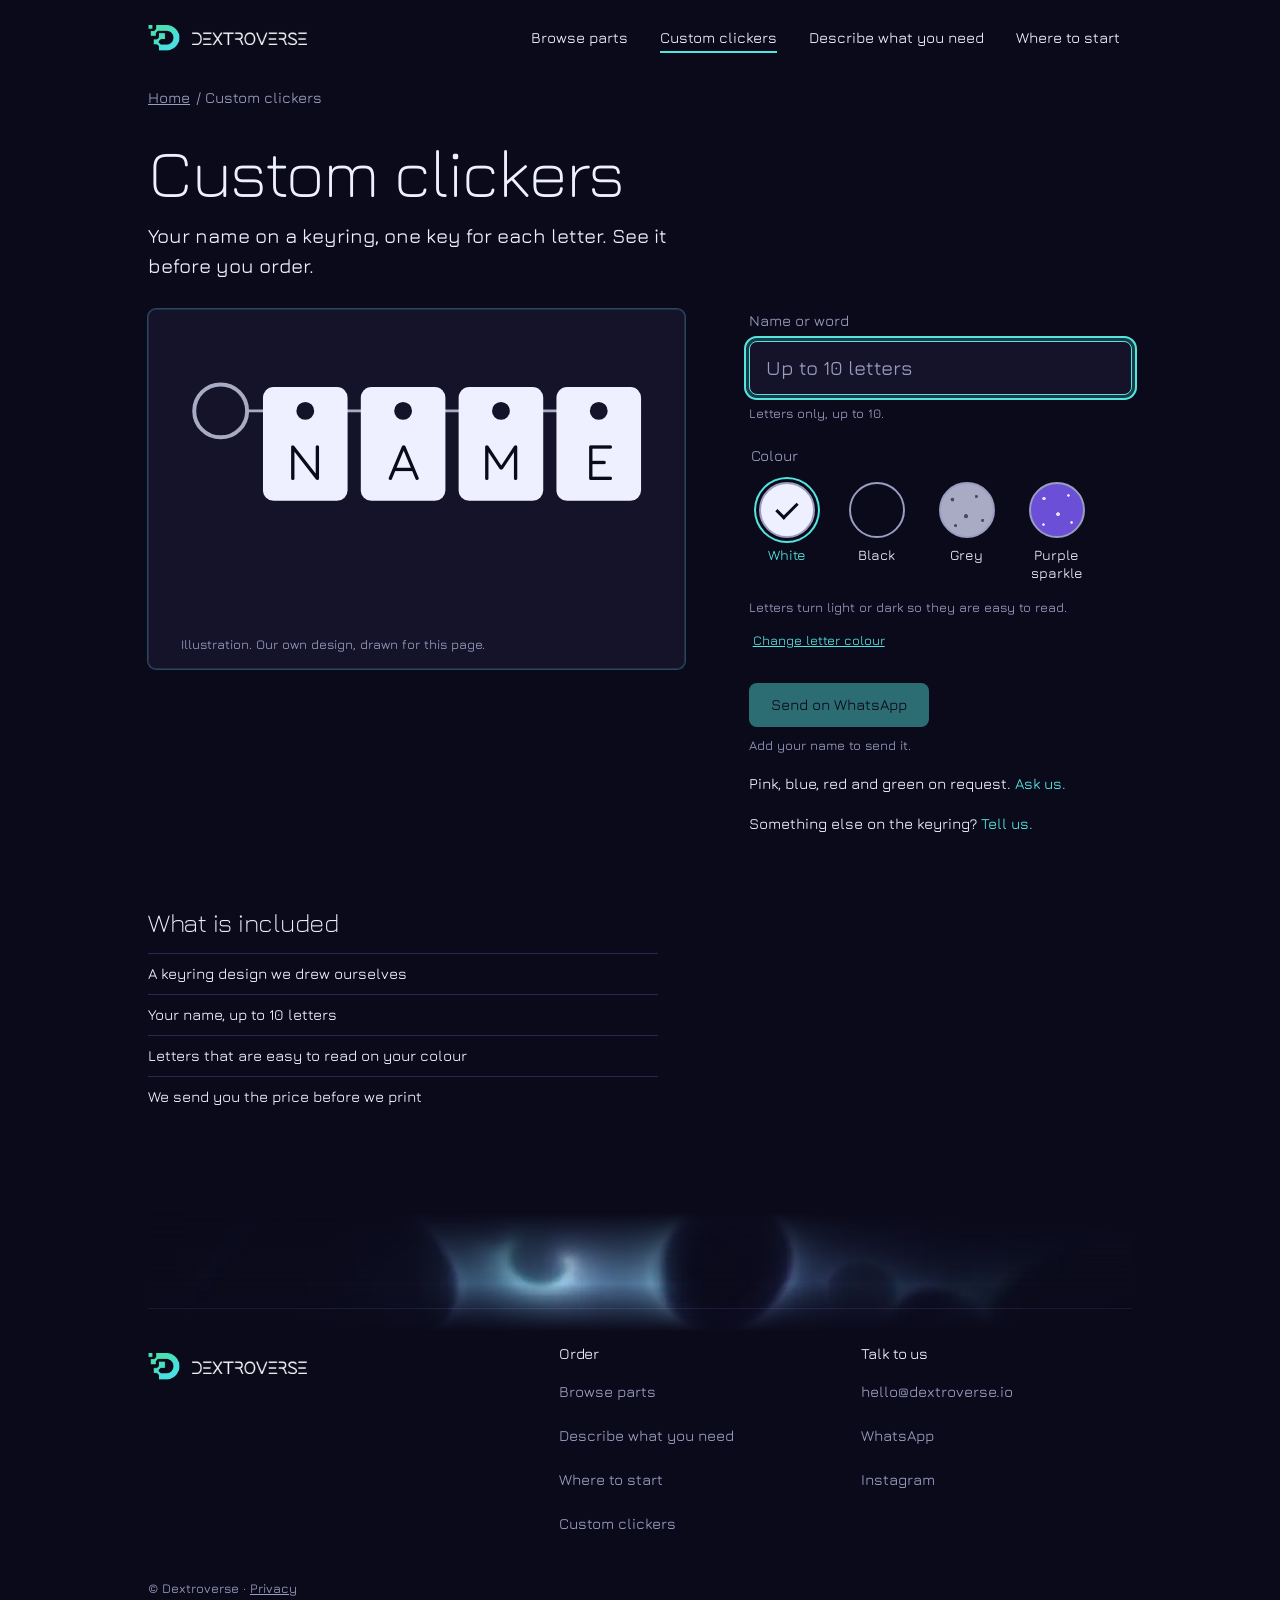
==== commit 60ec3c58: "home: the 75 s settle no longer pauses the whole site, the footer certificate line is gone, links sa" ====
--- a/clickers/index.html
+++ b/clickers/index.html
@@ -29,8 +29,8 @@
   <nav id="nav" aria-label="Main" data-open="false">
     <a href="https://app.dextroverse.io/shop">Browse parts</a>
     <a href="/clickers/" data-nav="clickers">Custom clickers</a>
-    <a href="https://app.dextroverse.io/start">Describe a part</a>
-    <a href="/#how">How it works</a>
+    <a href="https://app.dextroverse.io/start">Describe what you need</a>
+    <a href="/#how">Where to start</a>
   </nav>
 </header>
 <button class="motion-chip" id="chip" type="button" hidden aria-label="Pause motion">Pause</button>
@@ -45,7 +45,7 @@
   <p class="cap lt">Letters turn light or dark so they are easy to read. <button class="lk" type="button" data-c-lbtn aria-expanded="false" aria-controls="lopts" hidden>Change letter colour</button></p>
   <div class="opts lopts" id="lopts" role="radiogroup" aria-label="Letter colour" data-c-lopts hidden></div>
   <p class="sr" role="status" data-c-live></p>
-  <a class="btn go" href="#" data-wa-clicker aria-disabled="true" aria-describedby="cn">Send on WhatsApp</a><p class="cap" id="cn" data-wa-note>Add your name to send it.</p>
+  <a class="btn go" href="https://wa.me/971504556912?text=Hello%2C%20I%20would%20like%20a%20custom%20clicker." data-wa-clicker aria-describedby="cn">Send on WhatsApp</a><p class="cap" id="cn" data-wa-note>Opens WhatsApp with a message to start your clicker.</p>
   <p class="other">Pink, blue, red and green on request. <a data-alive="link" href="https://wa.me/971504556912?text=Hello%2C%20I%20would%20like%20a%20custom%20clicker%20in%20another%20colour.">Ask us.</a></p>
   <p class="other">Something else on the keyring? <a data-alive="link" href="mailto:hello@dextroverse.io">Tell us.</a></p></div></div>
 <section class="incl" aria-labelledby="ih"><h2 id="ih">What is included</h2>
@@ -57,7 +57,7 @@
   <div class="foot-band" aria-hidden="true"><div class="lat"><img src="/media/lat/gyroid-s2.webp" alt="" width="1280" height="720" loading="lazy"></div></div>
   <div class="foot-grid">
     <div><a class="brand" href="/"><img src="/brand/mark.png" alt="" width="32" height="27"><img src="/brand/wordmark-white.png" alt="Dextroverse" width="115" height="13"></a></div>
-    <nav aria-label="Footer"><h2>Order</h2><a href="https://app.dextroverse.io/shop">Browse parts</a><a href="https://app.dextroverse.io/start">Describe a part</a><a href="/#how">How it works</a><a href="/clickers/">Custom clickers</a></nav>
+    <nav aria-label="Footer"><h2>Order</h2><a href="https://app.dextroverse.io/shop">Browse parts</a><a href="https://app.dextroverse.io/start">Describe what you need</a><a href="/#how">Where to start</a><a href="/clickers/">Custom clickers</a></nav>
     <nav aria-label="Contact"><h2>Talk to us</h2><a href="mailto:hello@dextroverse.io">hello@dextroverse.io</a><a href="https://wa.me/971504556912?text=Hello%2C%20I%20would%20like%20to%20ask%20about%20a%20part.">WhatsApp</a><a href="https://instagram.com/dextroverse3d">Instagram</a></nav>
   </div>
   <p class="legal">&copy; Dextroverse &middot; <a href="/privacy/">Privacy</a></p>
--- a/style.css
+++ b/style.css
@@ -311,8 +311,7 @@
 .ckc input[type=text]{width:100%;font:inherit;font-size:20px;background:var(--panel);color:var(--text);border:1px solid var(--edge);border-radius:8px;padding:10px 16px;min-height:44px}
 .ckc input[type=text]:focus{border-color:var(--accent);outline:2px solid var(--accent);outline-offset:3px}
 .ckc .cap{margin-top:8px}
-.sw{display:inline-block;width:16px;height:16px;border-radius:4px;border:1px solid var(--dim);margin-right:8px;vertical-align:-3px}
-.sw-lumen{background:#53e6e0}.sw-violet{background:#8b6cff}.sw-bone{background:#eef0ff}.sw-slate{background:#9a9cc0}
+.sw{display:inline-block;width:18px;height:18px;border-radius:50%;border:2px solid #eef0ff;margin-right:8px;vertical-align:-4px}
 .sr{position:absolute;left:-999px}
 .clk h1{font-weight:300;font-size:clamp(40px,5.4vw,68px);line-height:1.05;letter-spacing:-.02em}
 .clk .lead{margin-top:14px}
@@ -324,7 +323,6 @@
 @media(max-width:860px){.ckw,.ckhome{grid-template-columns:1fr}}
 @media(min-width:861px){.clk .ckstage{min-height:360px;display:flex;flex-direction:column;justify-content:center}.clk .ckstage .cap{margin-top:auto}}
 
-.sw-midnight{background:#14132a}
 .two[hidden]{display:none}.ckc .two{margin-top:16px}
 .ckc input[type=text]::placeholder{color:var(--dim);opacity:1}
 @media(max-width:860px){.motion-chip{left:auto;right:12px}body{padding-bottom:64px}}
@@ -365,3 +363,23 @@
 .ckc .btn[aria-disabled=true]{opacity:.45;cursor:not-allowed}
 .ckc .other{margin-top:16px}.ckc .other a{color:var(--accent)}
 .lopts .sw-white{background:#eef0ff}.lopts .sw-black{background:#0b0a1b}.lopts .sw-grey{background:#a9abc4}.lopts .sw-purple{background:#6b4fd6}
+:root{--mid:var(--bg);--lumen:var(--accent);--violet:var(--accent-2);--mist:var(--text)}
+.hero{padding:clamp(120px,11vw,150px) 0 clamp(32px,4vw,56px);min-height:0}
+.hero-in{grid-template-columns:minmax(0,1fr)}
+.hero .lead{margin-top:20px;max-width:30em}
+.askrow{display:flex;gap:24px;align-items:center;flex-wrap:wrap;margin-top:24px}
+@media(max-width:860px){.hero{padding-top:20px;padding-bottom:24px}.hero .lead{font-size:17px}}
+.build{padding-top:clamp(24px,4vw,48px)}
+.build-label{font-size:13px;color:var(--dim);letter-spacing:.08em;text-transform:uppercase;margin-bottom:12px}
+.build-note{color:var(--dim);margin-top:16px;max-width:38em}
+.build-note a{white-space:nowrap}
+.focus{display:grid;grid-template-columns:repeat(3,minmax(0,1fr));gap:16px;padding-top:clamp(40px,6vw,72px);padding-bottom:clamp(24px,4vw,48px)}
+.fb{background:var(--panel);border:1px solid var(--line);border-radius:8px;padding:20px}
+.fb h2{font-size:22px}.fb p{color:var(--dim);margin:6px 0 10px}
+@media(max-width:860px){.focus{grid-template-columns:1fr}}
+.dx-ns{display:grid;justify-items:center;gap:12px;text-align:center}.dx-ns img{width:min(100%,520px);height:auto}.dx-ns p{color:var(--dim);max-width:34em}
+.dx-view .motion-chip{display:none}
+@media(max-width:260px){.top{gap:4px}.motion-btn{padding:8px 8px;margin-left:4px;min-width:0}.menu-btn{padding-left:10px;padding-right:10px}.top .brand img:last-child{width:92px;height:auto}}
+.hero-in{display:grid}.hero-copy{display:block}
+@media(max-width:260px){.hero h1{font-size:26px;overflow-wrap:anywhere}.top .motion-btn{display:none}}
+@media(max-width:260px){.top .brand img:last-child{display:none}}
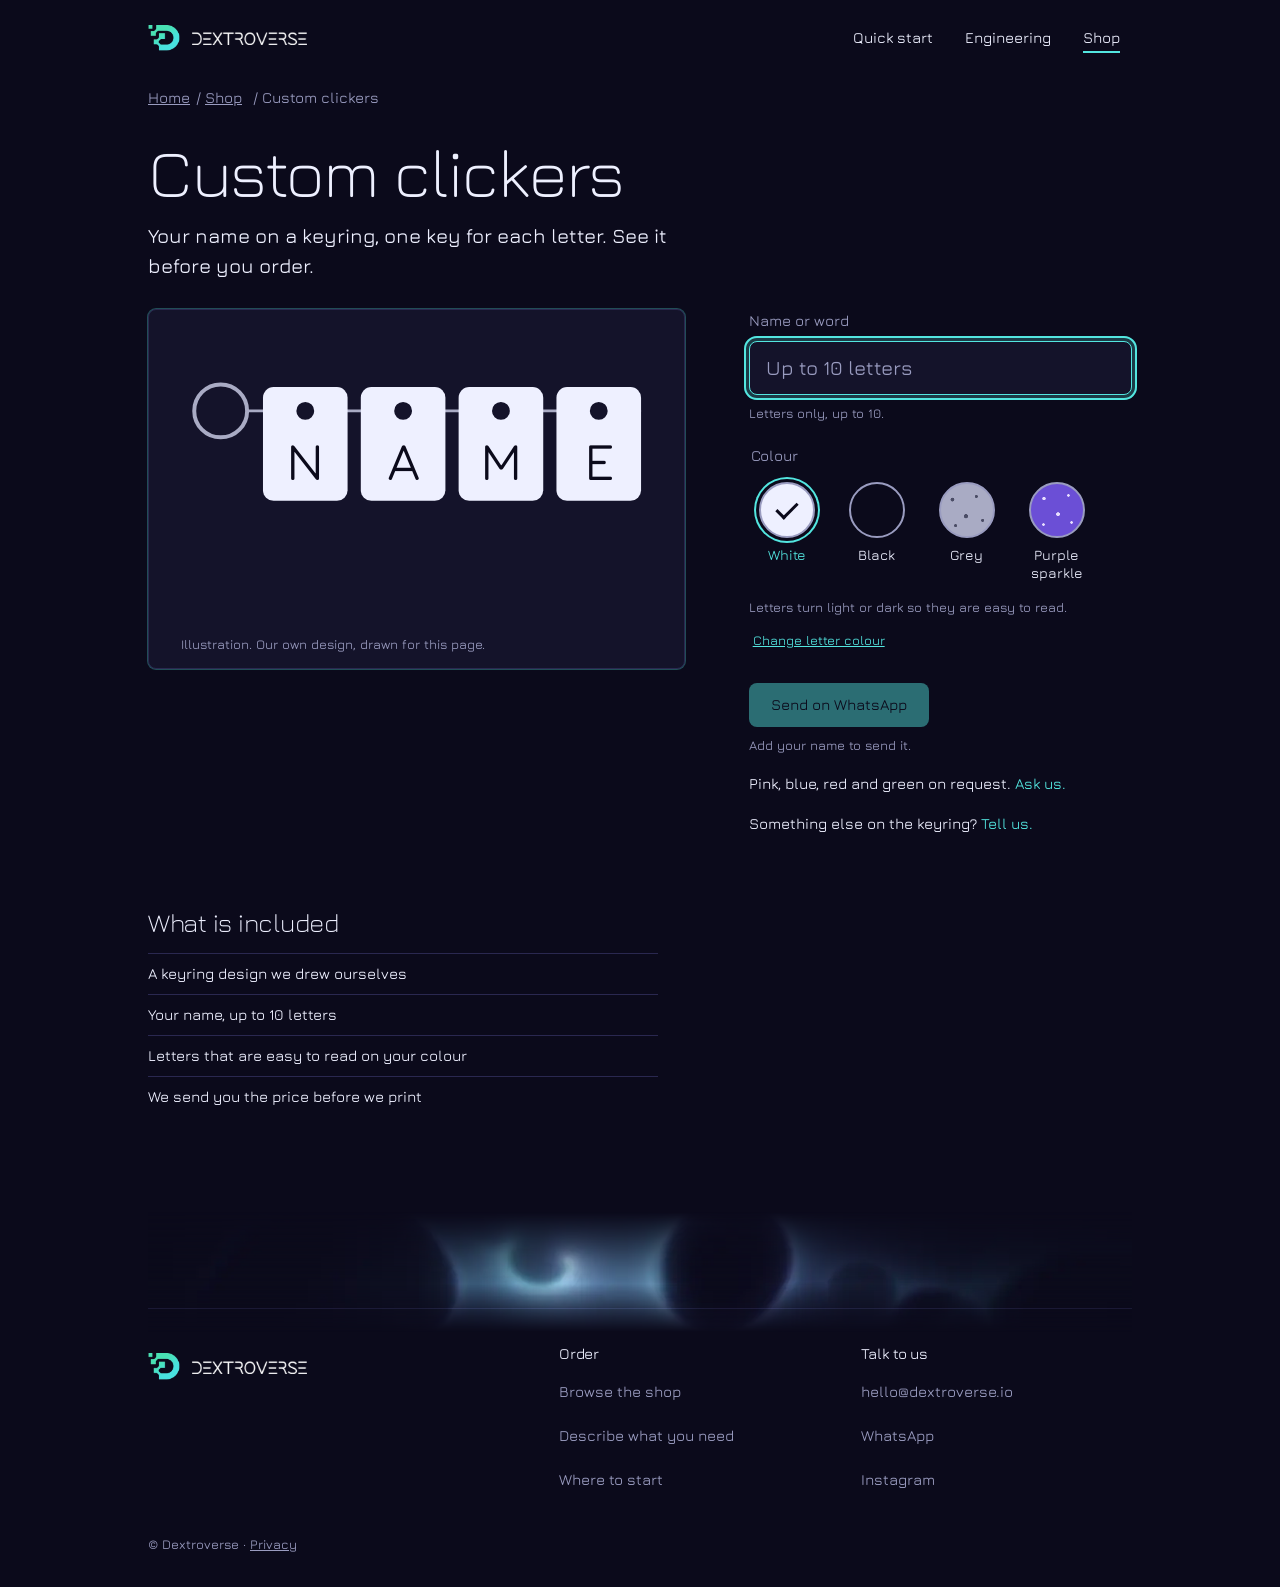
==== commit c973b59b: "clickers-in-shop: the menu reads Quick start, Engineering, Shop, and clickers sit inside the shop in" ====
--- a/clickers/index.html
+++ b/clickers/index.html
@@ -27,15 +27,14 @@
   <button class="motion-btn" id="motion" data-alive-pause type="button" aria-pressed="false" hidden><span class="w">Pause</span><span class="ml"> motion</span></button>
   <button class="menu-btn" type="button" aria-expanded="false" aria-controls="nav">Menu</button>
   <nav id="nav" aria-label="Main" data-open="false">
-    <a href="https://app.dextroverse.io/shop">Browse parts</a>
-    <a href="/clickers/" data-nav="clickers">Custom clickers</a>
-    <a href="https://app.dextroverse.io/start">Describe what you need</a>
-    <a href="/#how">Where to start</a>
+    <a href="/#casual">Quick start</a>
+    <a href="/#eng">Engineering</a>
+    <a href="https://app.dextroverse.io/shop" data-nav="shop">Shop</a>
   </nav>
 </header>
 <button class="motion-chip" id="chip" type="button" hidden aria-label="Pause motion">Pause</button>
 <main id="main" class="wrap clk">
-<p class="crumb"><a href="/">Home</a> / Custom clickers</p>
+<p class="crumb"><a href="/">Home</a> / <a href="https://app.dextroverse.io/shop">Shop</a> / Custom clickers</p>
 <h1>Custom clickers</h1>
 <p class="lead">Your name on a keyring, one key for each letter. See it before you order.</p>
 <div class="ckw" data-clicker data-c="p">
@@ -57,7 +56,7 @@
   <div class="foot-band" aria-hidden="true"><div class="lat"><img src="/media/lat/gyroid-s2.webp" alt="" width="1280" height="720" loading="lazy"></div></div>
   <div class="foot-grid">
     <div><a class="brand" href="/"><img src="/brand/mark.png" alt="" width="32" height="27"><img src="/brand/wordmark-white.png" alt="Dextroverse" width="115" height="13"></a></div>
-    <nav aria-label="Footer"><h2>Order</h2><a href="https://app.dextroverse.io/shop">Browse parts</a><a href="https://app.dextroverse.io/start">Describe what you need</a><a href="/#how">Where to start</a><a href="/clickers/">Custom clickers</a></nav>
+    <nav aria-label="Footer"><h2>Order</h2><a href="https://app.dextroverse.io/shop">Browse the shop</a><a href="https://app.dextroverse.io/try">Describe what you need</a><a href="/#how">Where to start</a></nav>
     <nav aria-label="Contact"><h2>Talk to us</h2><a href="mailto:hello@dextroverse.io">hello@dextroverse.io</a><a href="https://wa.me/971504556912?text=Hello%2C%20I%20would%20like%20to%20ask%20about%20a%20part.">WhatsApp</a><a href="https://instagram.com/dextroverse3d">Instagram</a></nav>
   </div>
   <p class="legal">&copy; Dextroverse &middot; <a href="/privacy/">Privacy</a></p>
--- a/style.css
+++ b/style.css
@@ -383,3 +383,23 @@
 .hero-in{display:grid}.hero-copy{display:block}
 @media(max-width:260px){.hero h1{font-size:26px;overflow-wrap:anywhere}.top .motion-btn{display:none}}
 @media(max-width:260px){.top .brand img:last-child{display:none}}
+/* anchored sections land below the 72px sticky header on phones */
+@media(max-width:860px){[id]{scroll-margin-top:84px}}
+
+/* prompt-first hero */
+.hero .lead.lead{background:rgba(11,10,27,.9);padding:12px 16px;border-radius:8px;text-shadow:none;margin-top:20px;max-width:30em}
+.pf{display:grid;gap:12px;margin-top:16px;max-width:560px;justify-items:start;background:var(--panel);border:1px solid var(--line);border-radius:8px;padding:16px}
+.pf label{color:var(--text);font-size:14px}
+.pf textarea{display:block;width:100%;resize:vertical;font:inherit;font-size:16px;line-height:1.5;min-height:88px;background:var(--bg);border:1px solid var(--dim);border-radius:8px;color:var(--text);padding:12px 16px}
+.pf textarea::placeholder{color:var(--dim)}
+.pf textarea:focus-visible{border-color:var(--accent);outline:2px solid var(--accent);outline-offset:3px}
+.pf-err{margin:0;color:var(--text);font-size:14px}.pf-err:empty{position:absolute;width:1px;height:1px;overflow:hidden;clip:rect(0 0 0 0);padding:0;border:0}
+.pf-err:not(:empty){border-left:2px solid var(--accent);padding-left:10px}
+.pf-chips{display:flex;flex-wrap:wrap;gap:8px;margin:12px 0 0;padding:0;list-style:none;max-width:640px}
+.pf-chip{display:inline-flex;align-items:center;min-height:44px;padding:8px 16px;border:1px solid var(--dim);border-radius:999px;color:var(--text);text-decoration:none;font-size:14px;background:rgba(11,10,27,.92)}
+.pf-chip:hover{border-color:var(--accent);background:var(--panel)}
+.pf-refine{margin:16px 0 0;color:var(--text);font-size:14px;background:rgba(11,10,27,.9);padding:8px 12px;border-radius:8px;width:fit-content;max-width:100%}
+.hero h1,.hero .lead,.pf-refine{text-wrap:balance}
+.top nav a,.top .menu-btn,.top .motion-btn{min-height:44px}
+@media(max-width:860px){.hero{padding-top:48px;padding-bottom:20px;min-height:0}.hero .lead.lead{font-size:16px;padding:8px 12px}.pf{padding:12px;gap:8px}.pf textarea{min-height:64px;padding:8px 12px}.pf-refine{padding:4px 12px}.pf-chip{padding:4px 14px}.hero-in{gap:0}.hero h1{margin:0}.hero .lead.lead{margin-top:16px}.pf{margin-top:16px}.pf-chips{margin-top:12px;gap:8px}.pf-refine{margin-top:16px}}
+@media(prefers-reduced-motion:reduce){.pf-chip{transition:none}}
